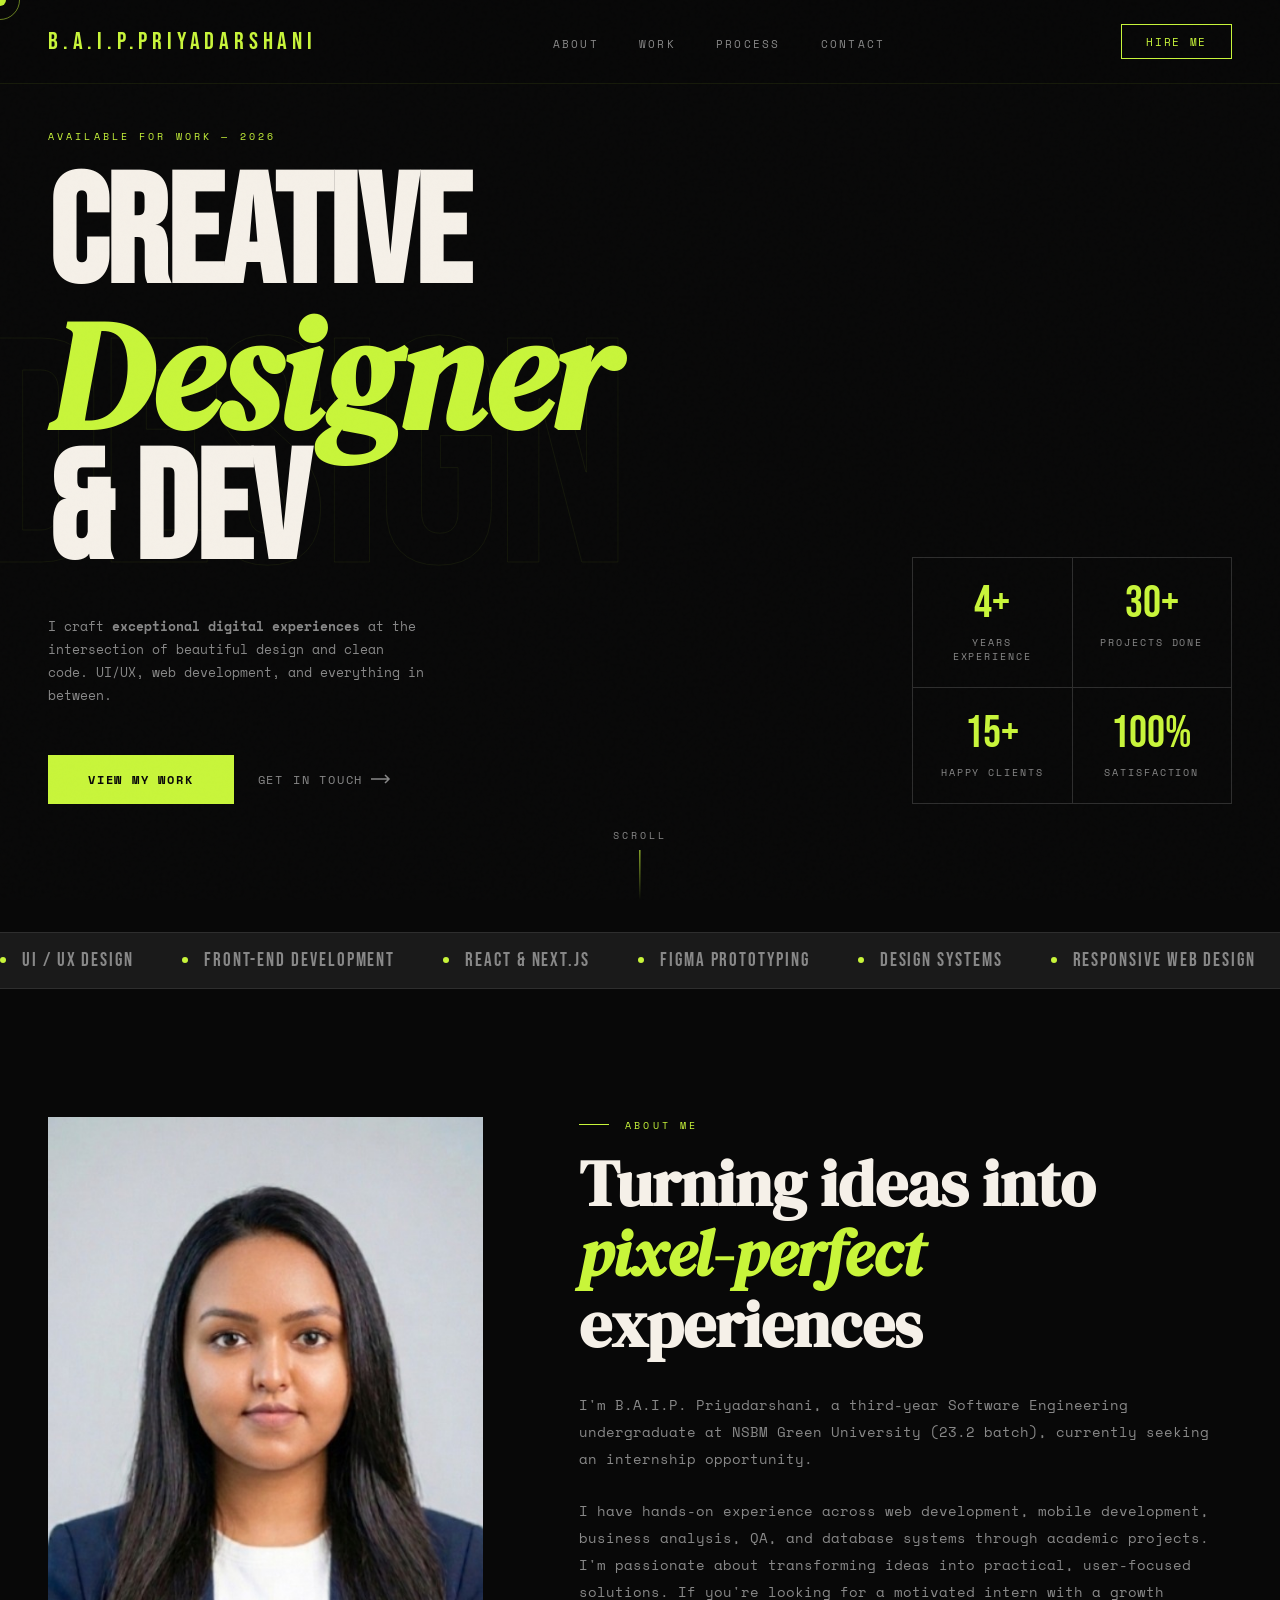
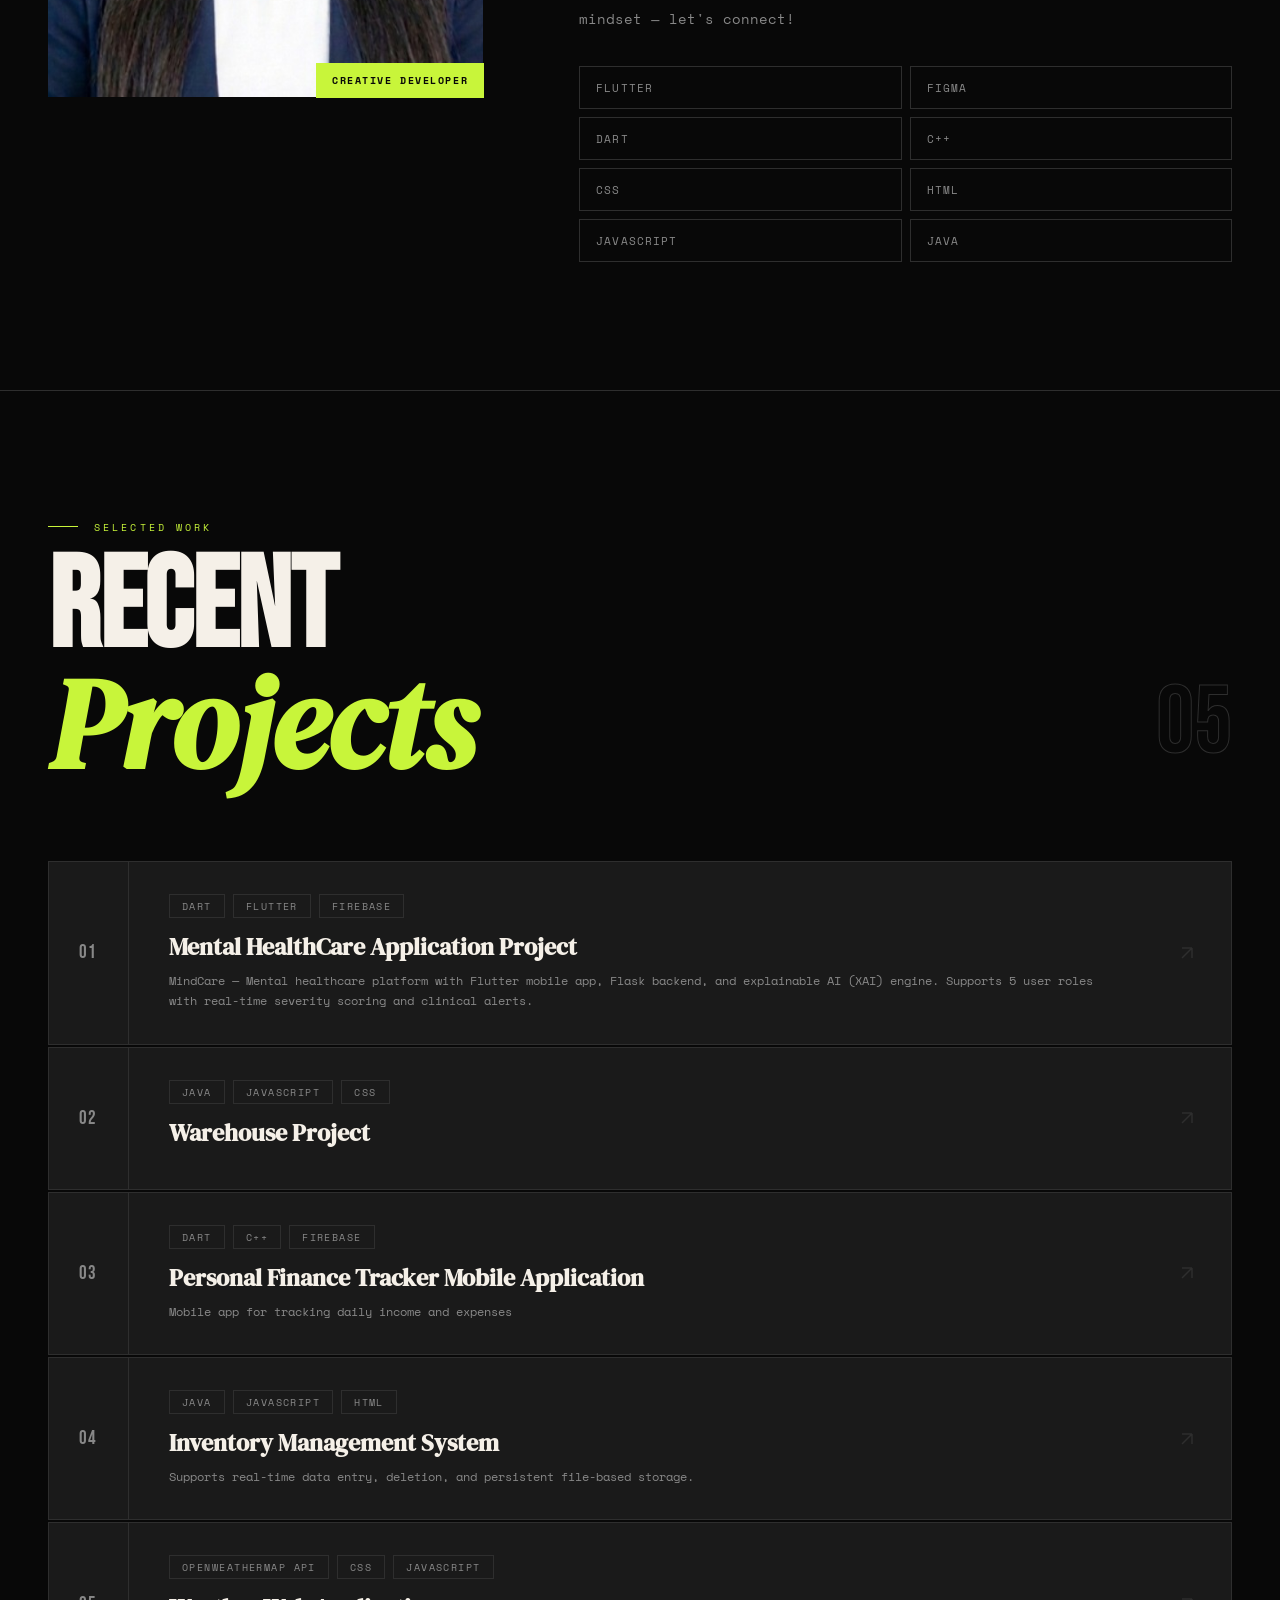
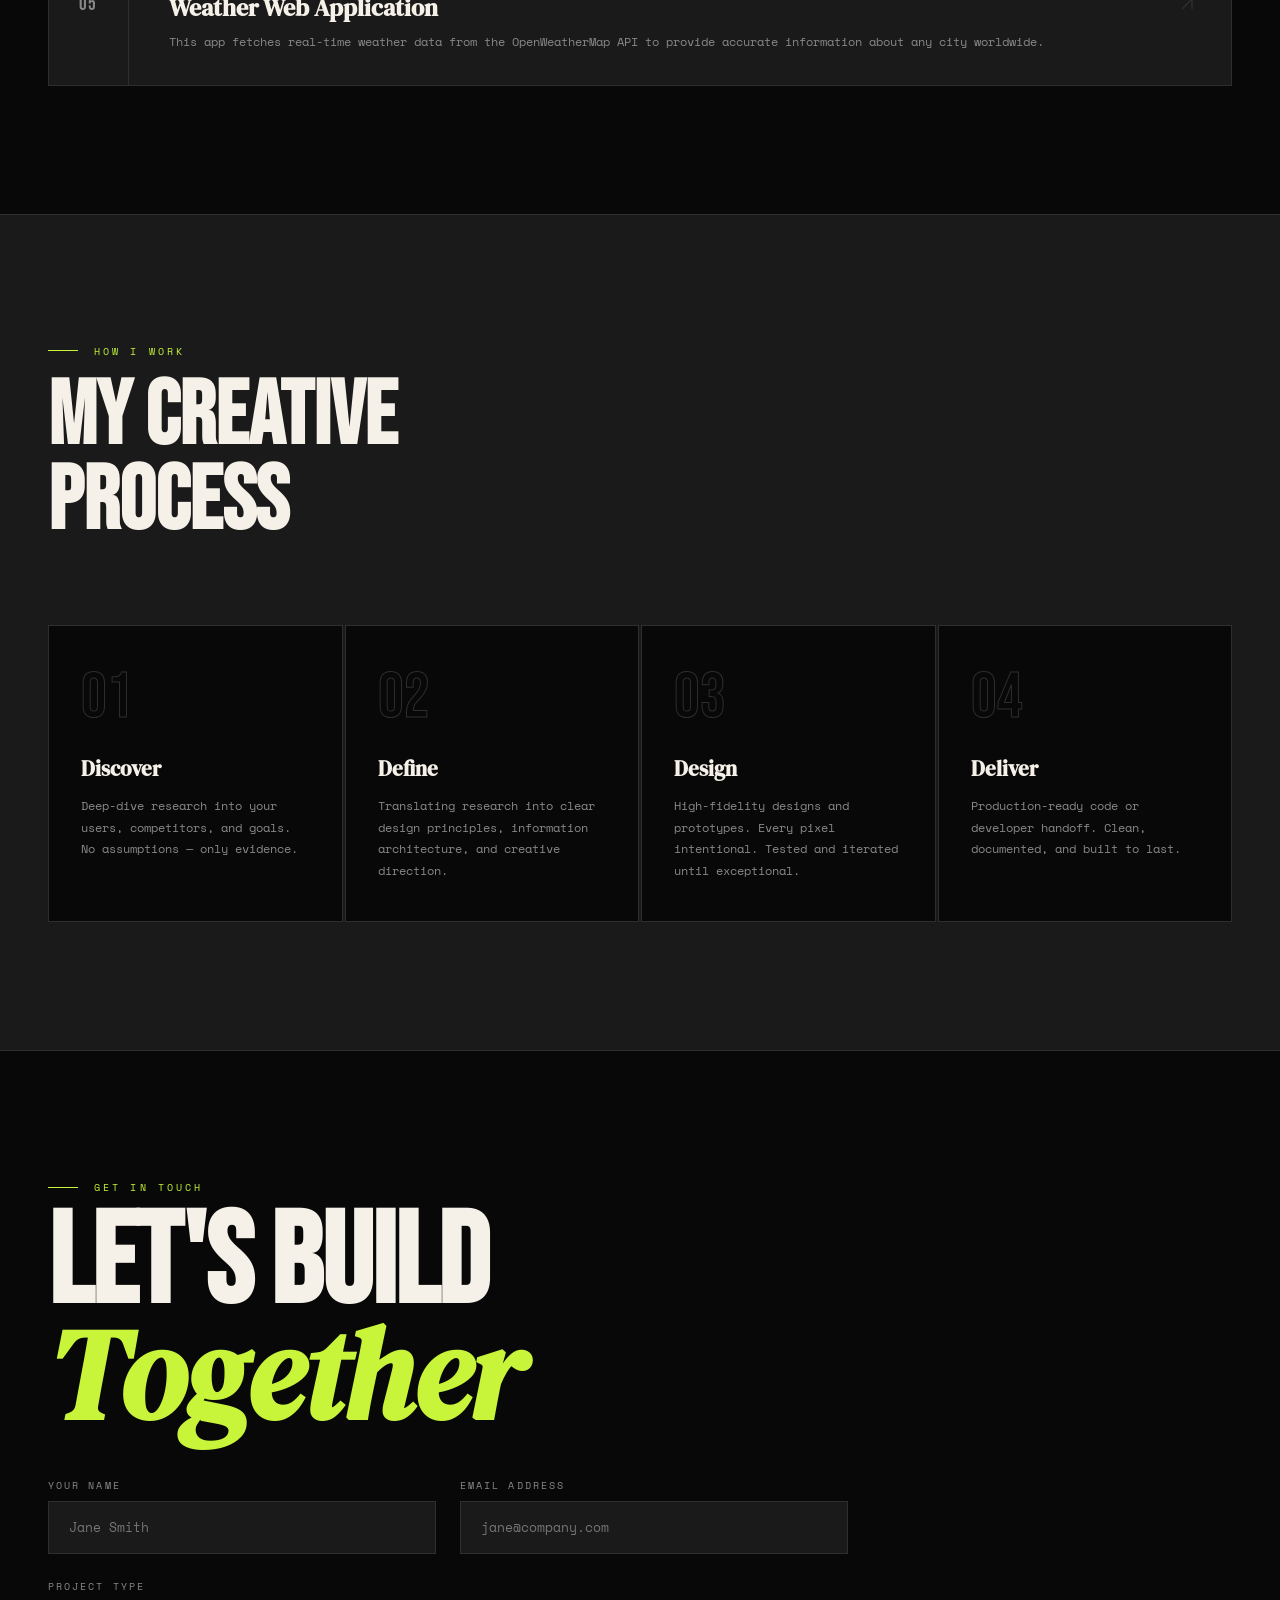
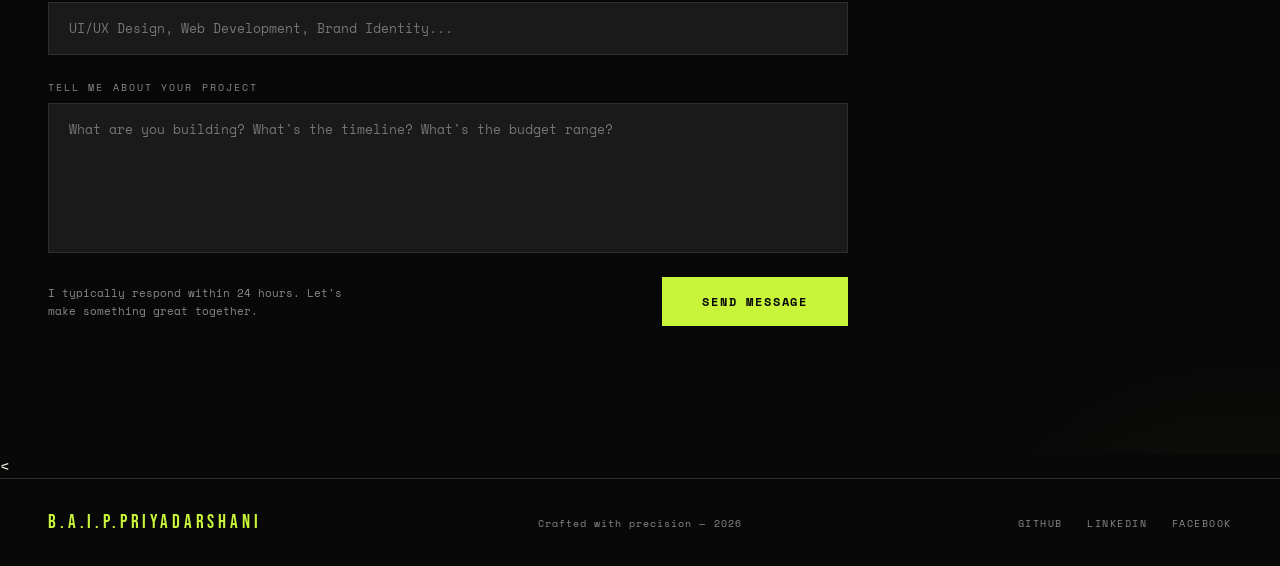
==== index.html @ 2140f5fb "Rename portfolio.html to index.html" ====
<!DOCTYPE html>
<html lang="en">
<head>
  <meta charset="UTF-8" />
  <meta name="viewport" content="width=device-width, initial-scale=1.0"/>
  <title>Portfolio — Creative Developer & Designer</title>
  <link rel="preconnect" href="https://fonts.googleapis.com"/>
  <link rel="preconnect" href="https://fonts.gstatic.com" crossorigin/>
  <link href="https://fonts.googleapis.com/css2?family=Bebas+Neue&family=DM+Serif+Display:ital@0;1&family=Space+Mono:ital,wght@0,400;0,700;1,400&display=swap" rel="stylesheet"/>
  <link rel="stylesheet" href="style.css">
  <style>
    *, *::before, *::after { margin: 0; padding: 0; box-sizing: border-box; }

    :root {
      --black: #080808;
      --white: #f5f0e8;
      --lime: #c8f53a;
      --lime-dim: #a8d020;
      --rust: #e05c2a;
      --gray: #1a1a1a;
      --gray-mid: #2e2e2e;
      --gray-text: #888;
      --bebas: 'Bebas Neue', sans-serif;
      --serif: 'DM Serif Display', serif;
      --mono: 'Space Mono', monospace;
    }

    html { scroll-behavior: smooth; }

    body {
      background: var(--black);
      color: var(--white);
      font-family: var(--mono);
      cursor: none;
      overflow-x: hidden;
    }

    /* CUSTOM CURSOR */
    .cursor {
      position: fixed;
      width: 12px; height: 12px;
      background: var(--lime);
      border-radius: 50%;
      pointer-events: none;
      z-index: 9999;
      transform: translate(-50%, -50%);
      transition: transform 0.1s ease, width 0.3s ease, height 0.3s ease, background 0.3s ease;
      mix-blend-mode: difference;
    }
    .cursor-ring {
      position: fixed;
      width: 40px; height: 40px;
      border: 1px solid var(--lime);
      border-radius: 50%;
      pointer-events: none;
      z-index: 9998;
      transform: translate(-50%, -50%);
      transition: transform 0.15s ease, width 0.3s ease, height 0.3s ease, opacity 0.3s ease;
      opacity: 0.5;
    }
    .cursor.hovering { width: 20px; height: 20px; }
    .cursor-ring.hovering { width: 60px; height: 60px; opacity: 0.3; }

    /* NOISE OVERLAY */
    body::before {
      content: '';
      position: fixed; inset: 0;
      background-image: url("data:image/svg+xml,%3Csvg viewBox='0 0 256 256' xmlns='http://www.w3.org/2000/svg'%3E%3Cfilter id='noise'%3E%3CfeTurbulence type='fractalNoise' baseFrequency='0.9' numOctaves='4' stitchTiles='stitch'/%3E%3C/filter%3E%3Crect width='100%25' height='100%25' filter='url(%23noise)' opacity='0.04'/%3E%3C/svg%3E");
      pointer-events: none;
      z-index: 9997;
      opacity: 0.4;
    }

    /* NAVIGATION */
    nav {
      position: fixed; top: 0; left: 0; right: 0;
      z-index: 100;
      display: flex; align-items: center; justify-content: space-between;
      padding: 1.5rem 3rem;
      border-bottom: 1px solid rgba(200, 245, 58, 0.08);
      backdrop-filter: blur(20px);
      background: rgba(8,8,8,0.7);
    }
    .nav-logo {
      font-family: var(--bebas);
      font-size: 1.5rem;
      letter-spacing: 0.2em;
      color: var(--lime);
      text-decoration: none;
    }
    .nav-links { display: flex; gap: 2.5rem; list-style: none; }
    .nav-links a {
      font-size: 0.7rem;
      letter-spacing: 0.2em;
      text-transform: uppercase;
      color: var(--gray-text);
      text-decoration: none;
      transition: color 0.3s;
      position: relative;
    }
    .nav-links a::after {
      content: '';
      position: absolute;
      bottom: -4px; left: 0; right: 100%;
      height: 1px; background: var(--lime);
      transition: right 0.3s ease;
    }
    .nav-links a:hover { color: var(--white); }
    .nav-links a:hover::after { right: 0; }
    .nav-cta {
      padding: 0.5rem 1.5rem;
      border: 1px solid var(--lime);
      color: var(--lime);
      font-family: var(--mono);
      font-size: 0.7rem;
      letter-spacing: 0.15em;
      text-transform: uppercase;
      text-decoration: none;
      transition: background 0.3s, color 0.3s;
    }
    .nav-cta:hover { background: var(--lime); color: var(--black); }

    /* HERO */
    .hero {
      min-height: 100vh;
      display: grid;
      grid-template-columns: 1fr 1fr;
      padding: 8rem 3rem 4rem;
      position: relative;
      overflow: hidden;
    }
    .hero-bg-text {
      position: absolute;
      top: 50%; left: -2%;
      transform: translateY(-50%);
      font-family: var(--bebas);
      font-size: clamp(10rem, 25vw, 22rem);
      color: transparent;
      -webkit-text-stroke: 1px rgba(200, 245, 58, 0.06);
      pointer-events: none;
      line-height: 1;
      letter-spacing: -0.02em;
      user-select: none;
    }
    .hero-left {
      display: flex;
      flex-direction: column;
      justify-content: flex-end;
      padding-bottom: 4rem;
      z-index: 1;
    }
    .hero-tag {
      font-size: 0.65rem;
      letter-spacing: 0.3em;
      text-transform: uppercase;
      color: var(--lime);
      margin-bottom: 1.5rem;
      opacity: 0;
      animation: fadeUp 0.8s 0.2s forwards;
    }
    .hero-name {
      font-family: var(--bebas);
      font-size: clamp(5rem, 12vw, 10rem);
      line-height: 0.9;
      letter-spacing: -0.01em;
      opacity: 0;
      animation: fadeUp 0.8s 0.4s forwards;
    }
    .hero-name em {
      font-style: italic;
      font-family: var(--serif);
      color: var(--lime);
      display: block;
    }
    .hero-desc {
      margin-top: 2rem;
      max-width: 380px;
      font-size: 0.8rem;
      line-height: 1.8;
      color: var(--gray-text);
      opacity: 0;
      animation: fadeUp 0.8s 0.6s forwards;
    }
    .hero-actions {
      margin-top: 3rem;
      display: flex;
      gap: 1.5rem;
      align-items: center;
      opacity: 0;
      animation: fadeUp 0.8s 0.8s forwards;
    }
    .btn-primary {
      padding: 1rem 2.5rem;
      background: var(--lime);
      color: var(--black);
      font-family: var(--mono);
      font-size: 0.75rem;
      font-weight: 700;
      letter-spacing: 0.15em;
      text-transform: uppercase;
      text-decoration: none;
      display: inline-block;
      transition: transform 0.2s, box-shadow 0.2s;
    }
    .btn-primary:hover { transform: translate(-3px, -3px); box-shadow: 6px 6px 0 var(--lime-dim); }
    .btn-secondary {
      font-size: 0.75rem;
      letter-spacing: 0.15em;
      text-transform: uppercase;
      color: var(--gray-text);
      text-decoration: none;
      display: flex; align-items: center; gap: 0.5rem;
      transition: color 0.3s;
    }
    .btn-secondary svg { transition: transform 0.3s; }
    .btn-secondary:hover { color: var(--white); }
    .btn-secondary:hover svg { transform: translateX(4px); }

    .hero-right {
      display: flex;
      flex-direction: column;
      justify-content: flex-end;
      align-items: flex-end;
      padding-bottom: 4rem;
      z-index: 1;
      opacity: 0;
      animation: fadeIn 1s 1s forwards;
    }
    .hero-stats {
      display: grid;
      grid-template-columns: 1fr 1fr;
      gap: 1px;
      background: var(--gray-mid);
      border: 1px solid var(--gray-mid);
      width: 320px;
    }
    .stat {
      background: var(--black);
      padding: 1.5rem;
      text-align: center;
    }
    .stat-num {
      font-family: var(--bebas);
      font-size: 2.8rem;
      color: var(--lime);
      line-height: 1;
      display: block;
    }
    .stat-label {
      font-size: 0.6rem;
      letter-spacing: 0.2em;
      text-transform: uppercase;
      color: var(--gray-text);
      margin-top: 0.5rem;
      display: block;
    }
    .hero-scroll-indicator {
      position: absolute;
      bottom: 2rem; left: 50%;
      transform: translateX(-50%);
      display: flex; flex-direction: column; align-items: center; gap: 0.5rem;
      opacity: 0;
      animation: fadeIn 1s 1.5s forwards;
    }
    .hero-scroll-indicator span {
      font-size: 0.6rem;
      letter-spacing: 0.3em;
      text-transform: uppercase;
      color: var(--gray-text);
    }
    .scroll-line {
      width: 1px; height: 50px;
      background: linear-gradient(to bottom, var(--lime), transparent);
      animation: scrollPulse 2s ease-in-out infinite;
    }

    /* MARQUEE */
    .marquee-section {
      border-top: 1px solid var(--gray-mid);
      border-bottom: 1px solid var(--gray-mid);
      overflow: hidden;
      padding: 1rem 0;
      background: var(--gray);
    }
    .marquee-track {
      display: flex;
      gap: 3rem;
      animation: marquee 20s linear infinite;
      white-space: nowrap;
    }
    .marquee-item {
      display: flex; align-items: center; gap: 1rem;
      font-family: var(--bebas);
      font-size: 1.2rem;
      letter-spacing: 0.1em;
      color: var(--gray-text);
      flex-shrink: 0;
    }
    .marquee-dot {
      width: 6px; height: 6px;
      background: var(--lime);
      border-radius: 50%;
      flex-shrink: 0;
    }

    /* ABOUT */
    .about {
      padding: 8rem 3rem;
      display: grid;
      grid-template-columns: 1fr 1.5fr;
      gap: 6rem;
      align-items: start;
    }
    .section-label {
      font-size: 0.65rem;
      letter-spacing: 0.3em;
      text-transform: uppercase;
      color: var(--lime);
      margin-bottom: 1rem;
      display: flex; align-items: center; gap: 1rem;
    }
    .section-label::before {
      content: '';
      width: 30px; height: 1px;
      background: var(--lime);
      display: block;
    }
    .about-heading {
      font-family: var(--serif);
      font-size: clamp(2.5rem, 5vw, 4rem);
      line-height: 1.1;
      margin-bottom: 2rem;
    }
    .about-heading em { color: var(--lime); }
    .about-photo-block {
      position: relative;
    }
    .about-photo {
      width: 100%;
      aspect-ratio: 3/4;
      background: var(--gray);
      position: relative;
      overflow: hidden;
    }
    .about-photo-inner {
      width: 100%; height: 100%;
      background: linear-gradient(135deg, #1a1a1a 0%, #2e2e2e 50%, #1a1a1a 100%);
      display: flex; align-items: center; justify-content: center;
    }
    .about-photo-placeholder {
      font-family: var(--bebas);
      font-size: 6rem;
      color: var(--lime);
      opacity: 0.3;
      letter-spacing: 0.1em;
    }
    .about-photo-tag {
      position: absolute;
      bottom: -1px; right: -1px;
      background: var(--lime);
      color: var(--black);
      font-size: 0.65rem;
      font-family: var(--mono);
      font-weight: 700;
      letter-spacing: 0.15em;
      text-transform: uppercase;
      padding: 0.6rem 1rem;
    }
    .about-text p {
      font-size: 0.85rem;
      line-height: 2;
      color: var(--gray-text);
      margin-bottom: 1.5rem;
    }
    .about-text p strong { color: var(--white); }
    .skills-grid {
      display: grid;
      grid-template-columns: 1fr 1fr;
      gap: 0.5rem;
      margin-top: 2rem;
    }
    .skill-item {
      padding: 0.75rem 1rem;
      border: 1px solid var(--gray-mid);
      font-size: 0.7rem;
      letter-spacing: 0.1em;
      text-transform: uppercase;
      color: var(--gray-text);
      transition: all 0.3s;
      position: relative;
      overflow: hidden;
    }
    .skill-item::before {
      content: '';
      position: absolute;
      left: 0; top: 0; bottom: 0;
      width: 0;
      background: var(--lime);
      transition: width 0.3s ease;
      z-index: 0;
    }
    .skill-item span { position: relative; z-index: 1; transition: color 0.3s; }
    .skill-item:hover { border-color: var(--lime); }
    .skill-item:hover::before { width: 4px; }
    .skill-item:hover span { color: var(--white); }

    /* WORK */
    .work {
      padding: 8rem 3rem;
      border-top: 1px solid var(--gray-mid);
    }
    .work-header {
      display: flex;
      justify-content: space-between;
      align-items: flex-end;
      margin-bottom: 5rem;
    }
    .work-heading {
      font-family: var(--bebas);
      font-size: clamp(4rem, 10vw, 8rem);
      line-height: 0.9;
      letter-spacing: -0.01em;
    }
    .work-heading em {
      display: block;
      font-family: var(--serif);
      font-style: italic;
      color: var(--lime);
    }
    .work-count {
      font-family: var(--bebas);
      font-size: 6rem;
      color: transparent;
      -webkit-text-stroke: 1px var(--gray-mid);
    }

    .projects-grid { display: flex; flex-direction: column; gap: 2px; }
    .project-item {
      display: grid;
      grid-template-columns: 80px 1fr auto;
      gap: 0;
      background: var(--gray);
      border: 1px solid var(--gray-mid);
      transition: all 0.4s ease;
      overflow: hidden;
      cursor: pointer;
      position: relative;
    }
    .project-item::after {
      content: '';
      position: absolute;
      inset: 0;
      background: var(--lime);
      opacity: 0;
      transition: opacity 0.4s;
      pointer-events: none;
    }
    .project-item:hover { border-color: var(--lime); }
    .project-item:hover .project-num { color: var(--black); background: var(--lime); }
    .project-item:hover .project-title { color: var(--lime); }
    .project-item:hover .project-arrow { transform: translate(4px, -4px); color: var(--lime); }
    .project-num {
      font-family: var(--bebas);
      font-size: 1.2rem;
      color: var(--gray-text);
      display: flex; align-items: center; justify-content: center;
      border-right: 1px solid var(--gray-mid);
      transition: all 0.4s;
      letter-spacing: 0.1em;
    }
    .project-body {
      padding: 2rem 2.5rem;
    }
    .project-tags {
      display: flex; gap: 0.5rem; flex-wrap: wrap;
      margin-bottom: 0.75rem;
    }
    .project-tag {
      font-size: 0.6rem;
      letter-spacing: 0.15em;
      text-transform: uppercase;
      padding: 0.25rem 0.75rem;
      border: 1px solid var(--gray-mid);
      color: var(--gray-text);
    }
    .project-title {
      font-family: var(--serif);
      font-size: 1.5rem;
      margin-bottom: 0.5rem;
      transition: color 0.3s;
    }
    .project-desc {
      font-size: 0.75rem;
      color: var(--gray-text);
      line-height: 1.7;
    }
    .project-arrow {
      display: flex; align-items: center; justify-content: center;
      padding: 2rem;
      color: var(--gray-mid);
      font-size: 1.5rem;
      transition: all 0.3s;
    }

    /* PROCESS */
    .process {
      padding: 8rem 3rem;
      background: var(--gray);
      border-top: 1px solid var(--gray-mid);
    }
    .process-header { margin-bottom: 5rem; }
    .process-heading {
      font-family: var(--bebas);
      font-size: clamp(3rem, 7vw, 6rem);
      line-height: 0.95;
      margin-top: 1rem;
    }
    .process-steps {
      display: grid;
      grid-template-columns: repeat(4, 1fr);
      gap: 2px;
    }
    .process-step {
      background: var(--black);
      padding: 2.5rem 2rem;
      position: relative;
      border: 1px solid var(--gray-mid);
      transition: border-color 0.3s;
    }
    .process-step:hover { border-color: var(--lime); }
    .step-num {
      font-family: var(--bebas);
      font-size: 4rem;
      color: transparent;
      -webkit-text-stroke: 1px var(--gray-mid);
      line-height: 1;
      margin-bottom: 1.5rem;
      transition: -webkit-text-stroke-color 0.3s, color 0.3s;
    }
    .process-step:hover .step-num {
      color: var(--lime);
      -webkit-text-stroke-color: var(--lime);
    }
    .step-title {
      font-family: var(--serif);
      font-size: 1.3rem;
      margin-bottom: 0.75rem;
    }
    .step-desc {
      font-size: 0.75rem;
      color: var(--gray-text);
      line-height: 1.8;
    }

    /* CONTACT */
    .contact {
      padding: 8rem 3rem;
      border-top: 1px solid var(--gray-mid);
      position: relative;
      overflow: hidden;
    }
    .contact-bg {
      position: absolute;
      bottom: -50%;
      right: -20%;
      width: 600px; height: 600px;
      background: radial-gradient(circle, rgba(200,245,58,0.06) 0%, transparent 70%);
      pointer-events: none;
    }
    .contact-inner {
      max-width: 800px;
      position: relative; z-index: 1;
    }
    .contact-heading {
      font-family: var(--bebas);
      font-size: clamp(4rem, 10vw, 9rem);
      line-height: 0.85;
      letter-spacing: -0.01em;
      margin-bottom: 3rem;
    }
    .contact-heading em {
      display: block;
      font-family: var(--serif);
      font-style: italic;
      color: var(--lime);
    }
    .contact-form { display: flex; flex-direction: column; gap: 1.5rem; }
    .form-row { display: grid; grid-template-columns: 1fr 1fr; gap: 1.5rem; }
    .form-group { display: flex; flex-direction: column; gap: 0.5rem; }
    .form-label {
      font-size: 0.65rem;
      letter-spacing: 0.2em;
      text-transform: uppercase;
      color: var(--gray-text);
    }
    .form-input, .form-textarea {
      background: var(--gray);
      border: 1px solid var(--gray-mid);
      color: var(--white);
      font-family: var(--mono);
      font-size: 0.8rem;
      padding: 1rem 1.25rem;
      outline: none;
      transition: border-color 0.3s;
      resize: none;
    }
    .form-input:focus, .form-textarea:focus { border-color: var(--lime); }
    .form-textarea { height: 150px; }
    .form-submit {
      display: flex; align-items: center; justify-content: space-between;
    }
    .form-note {
      font-size: 0.7rem;
      color: var(--gray-text);
      max-width: 300px;
      line-height: 1.6;
    }

    /* FOOTER */
    footer {
      border-top: 1px solid var(--gray-mid);
      padding: 2rem 3rem;
      display: flex;
      align-items: center;
      justify-content: space-between;
    }
    .footer-brand {
      font-family: var(--bebas);
      font-size: 1.2rem;
      letter-spacing: 0.2em;
      color: var(--lime);
    }
    .footer-text {
      font-size: 0.65rem;
      color: var(--gray-text);
      letter-spacing: 0.1em;
    }
    .footer-socials { display: flex; gap: 1.5rem; }
    .footer-social {
      font-size: 0.65rem;
      letter-spacing: 0.15em;
      text-transform: uppercase;
      color: var(--gray-text);
      text-decoration: none;
      transition: color 0.3s;
    }
    .footer-social:hover { color: var(--lime); }

    /* ANIMATIONS */
    @keyframes fadeUp {
      from { opacity: 0; transform: translateY(30px); }
      to { opacity: 1; transform: translateY(0); }
    }
    @keyframes fadeIn {
      from { opacity: 0; }
      to { opacity: 1; }
    }
    @keyframes marquee {
      from { transform: translateX(0); }
      to { transform: translateX(-50%); }
    }
    @keyframes scrollPulse {
      0%, 100% { opacity: 0.4; }
      50% { opacity: 1; }
    }

    .reveal {
      opacity: 0;
      transform: translateY(40px);
      transition: opacity 0.8s ease, transform 0.8s ease;
    }
    .reveal.visible {
      opacity: 1;
      transform: none;
    }

    /* RESPONSIVE */
    @media (max-width: 900px) {
      nav { padding: 1.2rem 1.5rem; }
      .nav-links { display: none; }
      .hero { grid-template-columns: 1fr; padding: 7rem 1.5rem 4rem; }
      .hero-right { align-items: flex-start; margin-top: 3rem; }
      .about { grid-template-columns: 1fr; gap: 3rem; padding: 5rem 1.5rem; }
      .work { padding: 5rem 1.5rem; }
      .process { padding: 5rem 1.5rem; }
      .process-steps { grid-template-columns: 1fr 1fr; }
      .contact { padding: 5rem 1.5rem; }
      .form-row { grid-template-columns: 1fr; }
      footer { flex-direction: column; gap: 1rem; text-align: center; }
    }
  </style>
</head>
<body>

  <!-- CURSOR -->
  <div class="cursor" id="cursor"></div>
  <div class="cursor-ring" id="cursorRing"></div>

  <!-- NAV -->
  <nav>
    <a href="#" class="nav-logo">B.A.I.P.Priyadarshani</a>
    <ul class="nav-links">
      <li><a href="#about">About</a></li>
      <li><a href="#work">Work</a></li>
      <li><a href="#process">Process</a></li>
      <li><a href="#contact">Contact</a></li>
    </ul>
    <a href="#contact" class="nav-cta">Hire Me</a>
  </nav>

  <!-- HERO -->
  <section class="hero">
    <div class="hero-bg-text">DESIGN</div>
    <div class="hero-left">
      <p class="hero-tag">Available for Work — 2026</p>
      <h1 class="hero-name">
        Creative<br>
        <em>Designer</em>
        &amp; Dev
      </h1>
      <p class="hero-desc">
        I craft <strong>exceptional digital experiences</strong> at the intersection of
        beautiful design and clean code. UI/UX, web development, and everything in between.
      </p>
      <div class="hero-actions">
        <a href="#work" class="btn-primary">View My Work</a>
        <a href="#contact" class="btn-secondary">
          Get in Touch
          <svg width="20" height="10" viewBox="0 0 20 10" fill="none">
            <path d="M0 5H18M14 1L18 5L14 9" stroke="currentColor" stroke-width="1.5"/>
          </svg>
        </a>
      </div>
    </div>
    <div class="hero-right">
      <div class="hero-stats">
        <div class="stat">
          <span class="stat-num">4+</span>
          <span class="stat-label">Years Experience</span>
        </div>
        <div class="stat">
          <span class="stat-num">30+</span>
          <span class="stat-label">Projects Done</span>
        </div>
        <div class="stat">
          <span class="stat-num">15+</span>
          <span class="stat-label">Happy Clients</span>
        </div>
        <div class="stat">
          <span class="stat-num">100%</span>
          <span class="stat-label">Satisfaction</span>
        </div>
      </div>
    </div>
    <div class="hero-scroll-indicator">
      <span>Scroll</span>
      <div class="scroll-line"></div>
    </div>
  </section>

  <!-- MARQUEE -->
  <div class="marquee-section">
    <div class="marquee-track">
      <div class="marquee-item"><div class="marquee-dot"></div> UI / UX Design</div>
      <div class="marquee-item"><div class="marquee-dot"></div> Front-End Development</div>
      <div class="marquee-item"><div class="marquee-dot"></div> React &amp; Next.js</div>
      <div class="marquee-item"><div class="marquee-dot"></div> Figma Prototyping</div>
      <div class="marquee-item"><div class="marquee-dot"></div> Design Systems</div>
      <div class="marquee-item"><div class="marquee-dot"></div> Responsive Web Design</div>
      <div class="marquee-item"><div class="marquee-dot"></div> Brand Identity</div>
      <div class="marquee-item"><div class="marquee-dot"></div> UI / UX Design</div>
      <div class="marquee-item"><div class="marquee-dot"></div> Front-End Development</div>
      <div class="marquee-item"><div class="marquee-dot"></div> React &amp; Next.js</div>
      <div class="marquee-item"><div class="marquee-dot"></div> Figma Prototyping</div>
      <div class="marquee-item"><div class="marquee-dot"></div> Design Systems</div>
      <div class="marquee-item"><div class="marquee-dot"></div> Responsive Web Design</div>
      <div class="marquee-item"><div class="marquee-dot"></div> Brand Identity</div>
    </div>
  </div>

  <!-- ABOUT -->
  <section class="about" id="about">
    <div class="about-photo-block reveal">
      <div class="about-photo">
        <div class="about-photo-inner">
          <img src="irumi.jpeg" style="width:100%; height:100%; object-fit:cover;">
        </div>
      </div>
      <div class="about-photo-tag">Creative Developer</div>
    </div>
    <div class="about-text reveal">
      <div class="section-label">About Me</div>
      <h2 class="about-heading">
        Turning ideas into<br>
        <em>pixel-perfect</em><br>
        experiences
      </h2>
      <p>
        I'm B.A.I.P. Priyadarshani, a third-year Software Engineering undergraduate at NSBM Green University (23.2 batch), currently seeking an internship opportunity.
      </p>
      <p>
        I have hands-on experience across web development, mobile development, business analysis, QA, and database systems through academic projects. I'm passionate about transforming ideas into practical, user-focused solutions. If you're looking for a motivated intern with a growth mindset — let's connect!
      </p>
      <div class="skills-grid">
        <div class="skill-item"><span>Flutter</span></div>
        <div class="skill-item"><span>Figma</span></div>
        <div class="skill-item"><span>Dart</span></div>
        <div class="skill-item"><span>C++</span></div>
        <div class="skill-item"><span>Css</span></div>
        <div class="skill-item"><span>HTML</span></div>
        <div class="skill-item"><span>Javascript</span></div>
        <div class="skill-item"><span>java</span></div>
      </div>
    </div>
  </section>

  <!-- WORK -->
  <section class="work" id="work">
    <div class="work-header reveal">
      <div>
        <div class="section-label">Selected Work</div>
        <h2 class="work-heading">
          Recent<br>
          <em>Projects</em>
        </h2>
      </div>
      <div class="work-count">05</div>
    </div>

    <div class="projects-grid reveal">
      <div class="project-item">
        <div class="project-num">01</div>
        <div class="project-body">
          <div class="project-tags">
            <span class="project-tag">Dart</span>
            <span class="project-tag">Flutter</span>
            <span class="project-tag">Firebase</span>
          </div>
          <h3 class="project-title">Mental HealthCare Application Project</h3>
          <p class="project-desc">MindCare — Mental healthcare platform with Flutter mobile app, Flask backend, and explainable AI (XAI) engine. Supports 5 user roles with real-time severity scoring and clinical alerts.</p>
        </div>
        <div class="project-arrow">
          <svg width="24" height="24" viewBox="0 0 24 24" fill="none" stroke="currentColor" stroke-width="1.5">
            <path d="M7 17L17 7M17 7H7M17 7V17"/>
          </svg>
        </div>
      </div>

      <div class="project-item">
        <div class="project-num">02</div>
        <div class="project-body">
          <div class="project-tags">
            <span class="project-tag">Java</span>
            <span class="project-tag">JavaScript</span>
            <span class="project-tag">CSS</span>
          </div>
          <h3 class="project-title">Warehouse Project</h3>
        </div>
        <div class="project-arrow">
          <svg width="24" height="24" viewBox="0 0 24 24" fill="none" stroke="currentColor" stroke-width="1.5">
            <path d="M7 17L17 7M17 7H7M17 7V17"/>
          </svg>
        </div>
      </div>

      <div class="project-item">
        <div class="project-num">03</div>
        <div class="project-body">
          <div class="project-tags">
            <span class="project-tag">Dart</span>
            <span class="project-tag">C++</span>
            <span class="project-tag">Firebase</span>
          </div>
          <h3 class="project-title">Personal Finance Tracker Mobile Application</h3>
          <p class="project-desc">Mobile app for tracking daily income and expenses</p>
        </div>
        <div class="project-arrow">
          <svg width="24" height="24" viewBox="0 0 24 24" fill="none" stroke="currentColor" stroke-width="1.5">
            <path d="M7 17L17 7M17 7H7M17 7V17"/>
          </svg>
        </div>
      </div>

      <div class="project-item">
        <div class="project-num">04</div>
        <div class="project-body">
          <div class="project-tags">
            <span class="project-tag">Java</span>
            <span class="project-tag">JavaScript</span>
            <span class="project-tag">HTML</span>
          </div>
          <h3 class="project-title">Inventory Management System</h3>
          <p class="project-desc">Supports real-time data entry, deletion, and persistent file-based storage.</p>
        </div>
        <div class="project-arrow">
          <svg width="24" height="24" viewBox="0 0 24 24" fill="none" stroke="currentColor" stroke-width="1.5">
            <path d="M7 17L17 7M17 7H7M17 7V17"/>
          </svg>
        </div>
      </div>

      <div class="project-item">
        <div class="project-num">05</div>
        <div class="project-body">
          <div class="project-tags">
            <span class="project-tag">OpenWeatherMap API</span>
            <span class="project-tag">CSS</span>
            <span class="project-tag">JavaScript</span>
          </div>
          <h3 class="project-title">Weather Web Application</h3>
          <p class="project-desc">This app fetches real-time weather data from the OpenWeatherMap API to provide accurate information about any city worldwide.</p>
        </div>
        <div class="project-arrow">
          <svg width="24" height="24" viewBox="0 0 24 24" fill="none" stroke="currentColor" stroke-width="1.5">
            <path d="M7 17L17 7M17 7H7M17 7V17"/>
          </svg>
        </div>
      </div>
    </div>
  </section>

  <!-- PROCESS -->
  <section class="process" id="process">
    <div class="process-header reveal">
      <div class="section-label">How I Work</div>
      <h2 class="process-heading">
        My Creative<br>Process
      </h2>
    </div>
    <div class="process-steps reveal">
      <div class="process-step">
        <div class="step-num">01</div>
        <h3 class="step-title">Discover</h3>
        <p class="step-desc">Deep-dive research into your users, competitors, and goals. No assumptions — only evidence.</p>
      </div>
      <div class="process-step">
        <div class="step-num">02</div>
        <h3 class="step-title">Define</h3>
        <p class="step-desc">Translating research into clear design principles, information architecture, and creative direction.</p>
      </div>
      <div class="process-step">
        <div class="step-num">03</div>
        <h3 class="step-title">Design</h3>
        <p class="step-desc">High-fidelity designs and prototypes. Every pixel intentional. Tested and iterated until exceptional.</p>
      </div>
      <div class="process-step">
        <div class="step-num">04</div>
        <h3 class="step-title">Deliver</h3>
        <p class="step-desc">Production-ready code or developer handoff. Clean, documented, and built to last.</p>
      </div>
    </div>
  </section>

  <!-- CONTACT -->
  <section class="contact" id="contact">
    <div class="contact-bg"></div>
    <div class="contact-inner reveal">
      <div class="section-label">Get In Touch</div>
      <h2 class="contact-heading">
        Let's Build
        <em>Together</em>
      </h2>
      <form class="contact-form" action="https://formspree.io/f/mvzloeng" method="POST" onsubmit="handleSubmit(event)">
        <div class="form-row">
          <div class="form-group">
            <label class="form-label" for="name">Your Name</label>
            <input class="form-input" type="text" id="name" name="name" placeholder="Jane Smith" required/>
          </div>
          <div class="form-group">
            <label class="form-label" for="email">Email Address</label>
            <input class="form-input" type="email" id="email" name="email" placeholder="jane@company.com" required/>
          </div>
        </div>
        <div class="form-group">
          <label class="form-label" for="subject">Project Type</label>
          <input class="form-input" type="text" id="subject" name="subject" placeholder="UI/UX Design, Web Development, Brand Identity..."/>
        </div>
        <div class="form-group">
          <label class="form-label" for="message">Tell Me About Your Project</label>
          <textarea class="form-textarea" id="message" name="message" placeholder="What are you building? What's the timeline? What's the budget range?"></textarea>
        </div>
        <div class="form-submit">
          <p class="form-note">I typically respond within 24 hours. Let's make something great together.</p>
          <button type="submit" class="btn-primary" style="border:none;cursor:none;">Send Message</button>
        </div>
      </form>
    </div>
  </section>

  <!-- FOOTER -->
  <<footer>
    <div class="footer-brand">B.A.I.P.Priyadarshani</div>
    <p class="footer-text">Crafted with precision — 2026</p>
    <div class="footer-socials">
      <!-- GitHub Link -->
      <a href="https://github.com/Irumipramisha" target="_blank" class="footer-social">GitHub</a>
      
      <!-- LinkedIn Link -->
      <a href="www.linkedin.com/in/irumi-pramisha-a165b6358" target="_blank" class="footer-social">LinkedIn</a>
      
      <!-- Facebook Link -->
      <a href="https://web.facebook.com/people/Irumi-Pramisha/pfbid0gQeseihB9xYCtYhFquSftfASTETeLoD3LT4K77KHVGbhvGGVc58dDPKohyGQtCTBl/" target="_blank" class="footer-social">FaceBook</a>
    </div>
</footer>

  <script src="script.js"></script>
</body>
</html>
---- style.css ----
/* custom styles for photo */
.about-photo-inner {
  width: 100%;
  height: 100%;
  background: none;
  display: flex;
  align-items: center;
  justify-content: center;
}

.about-photo-inner img {
  width: 100%;
  height: 100%;
  object-fit: cover;
}
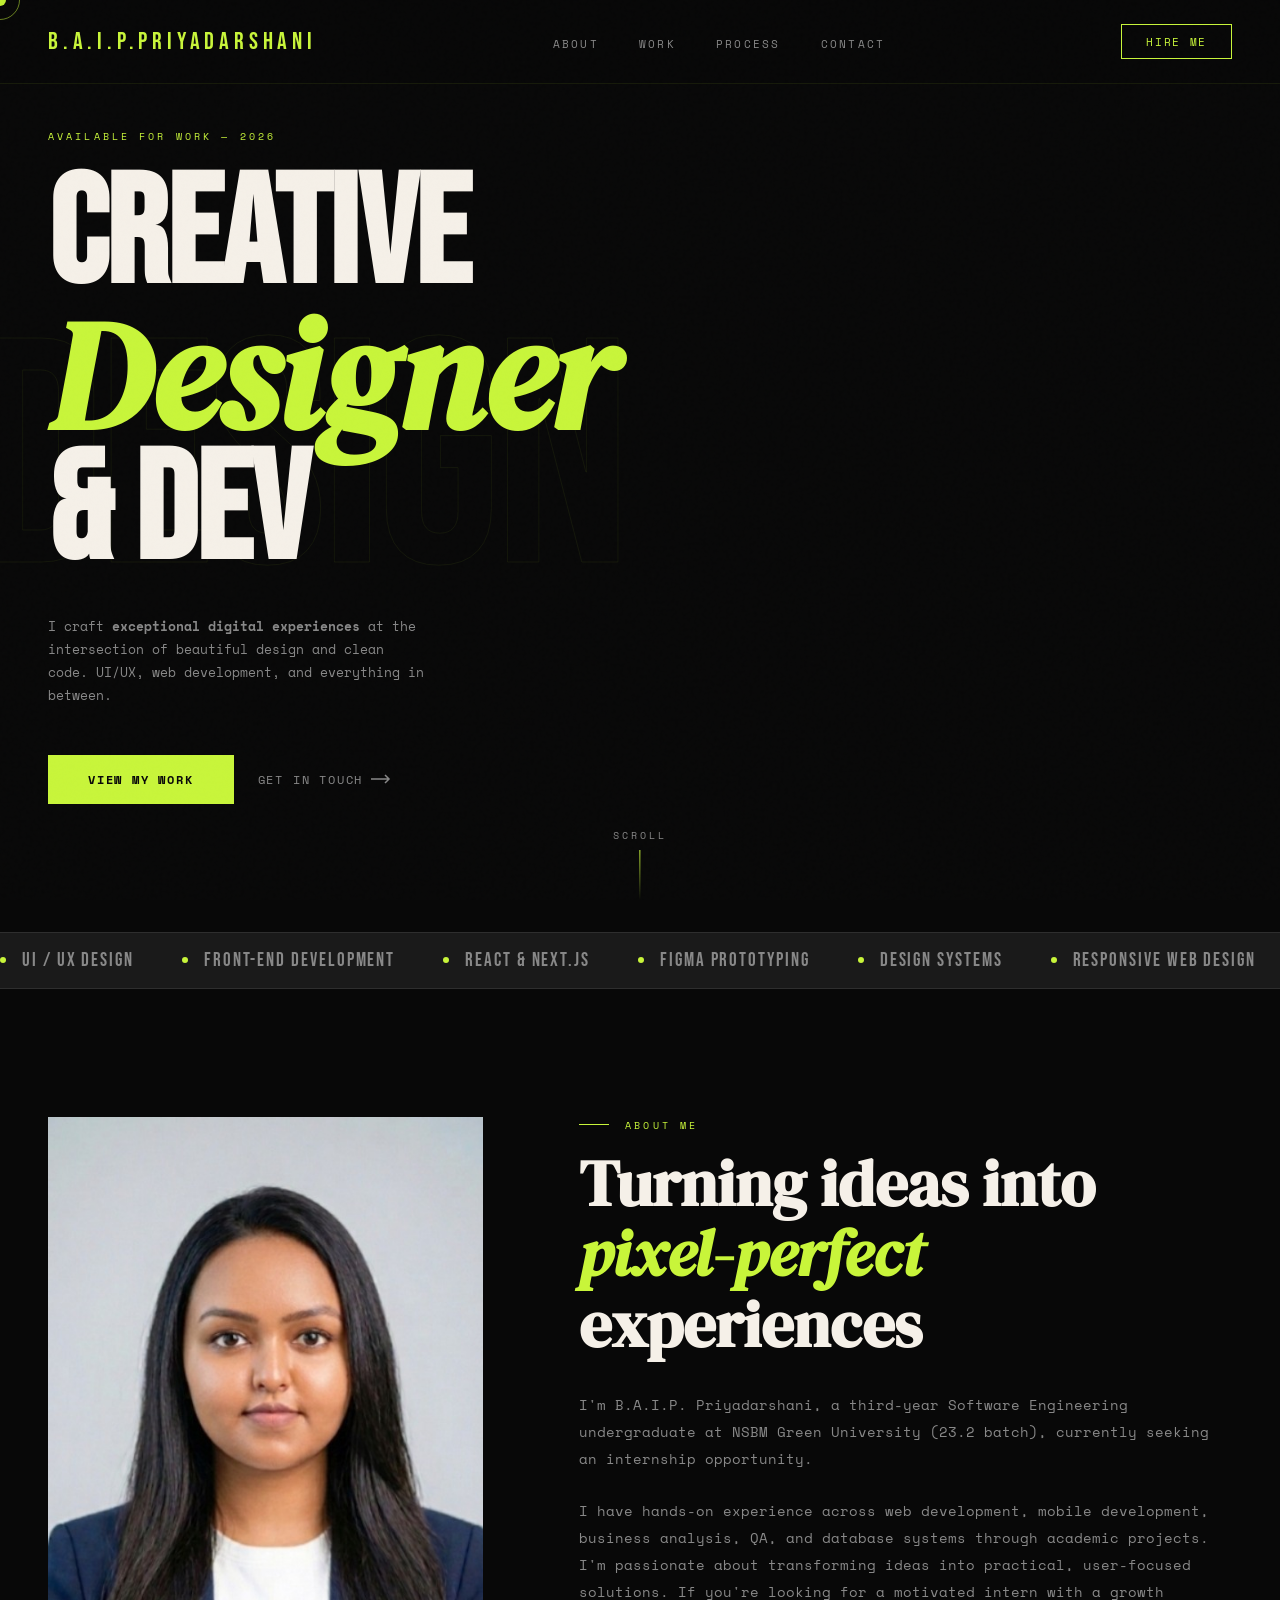
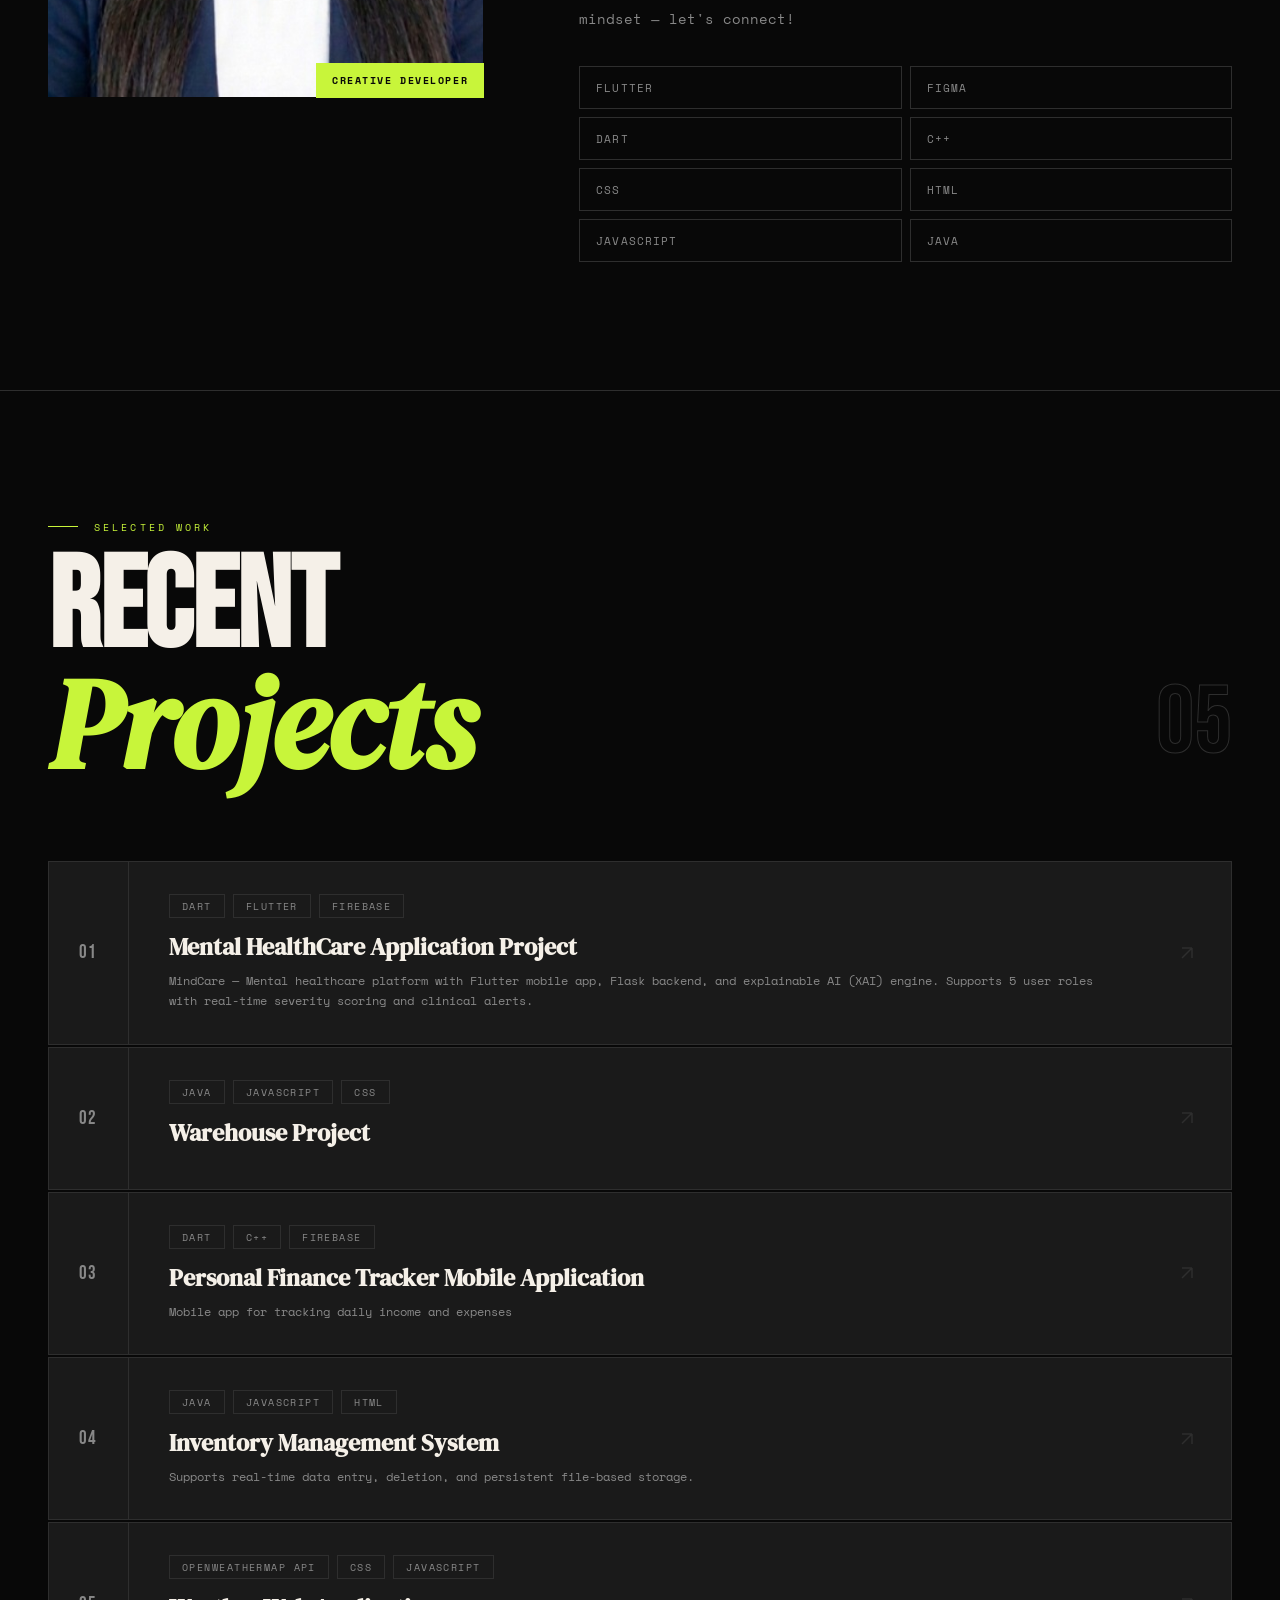
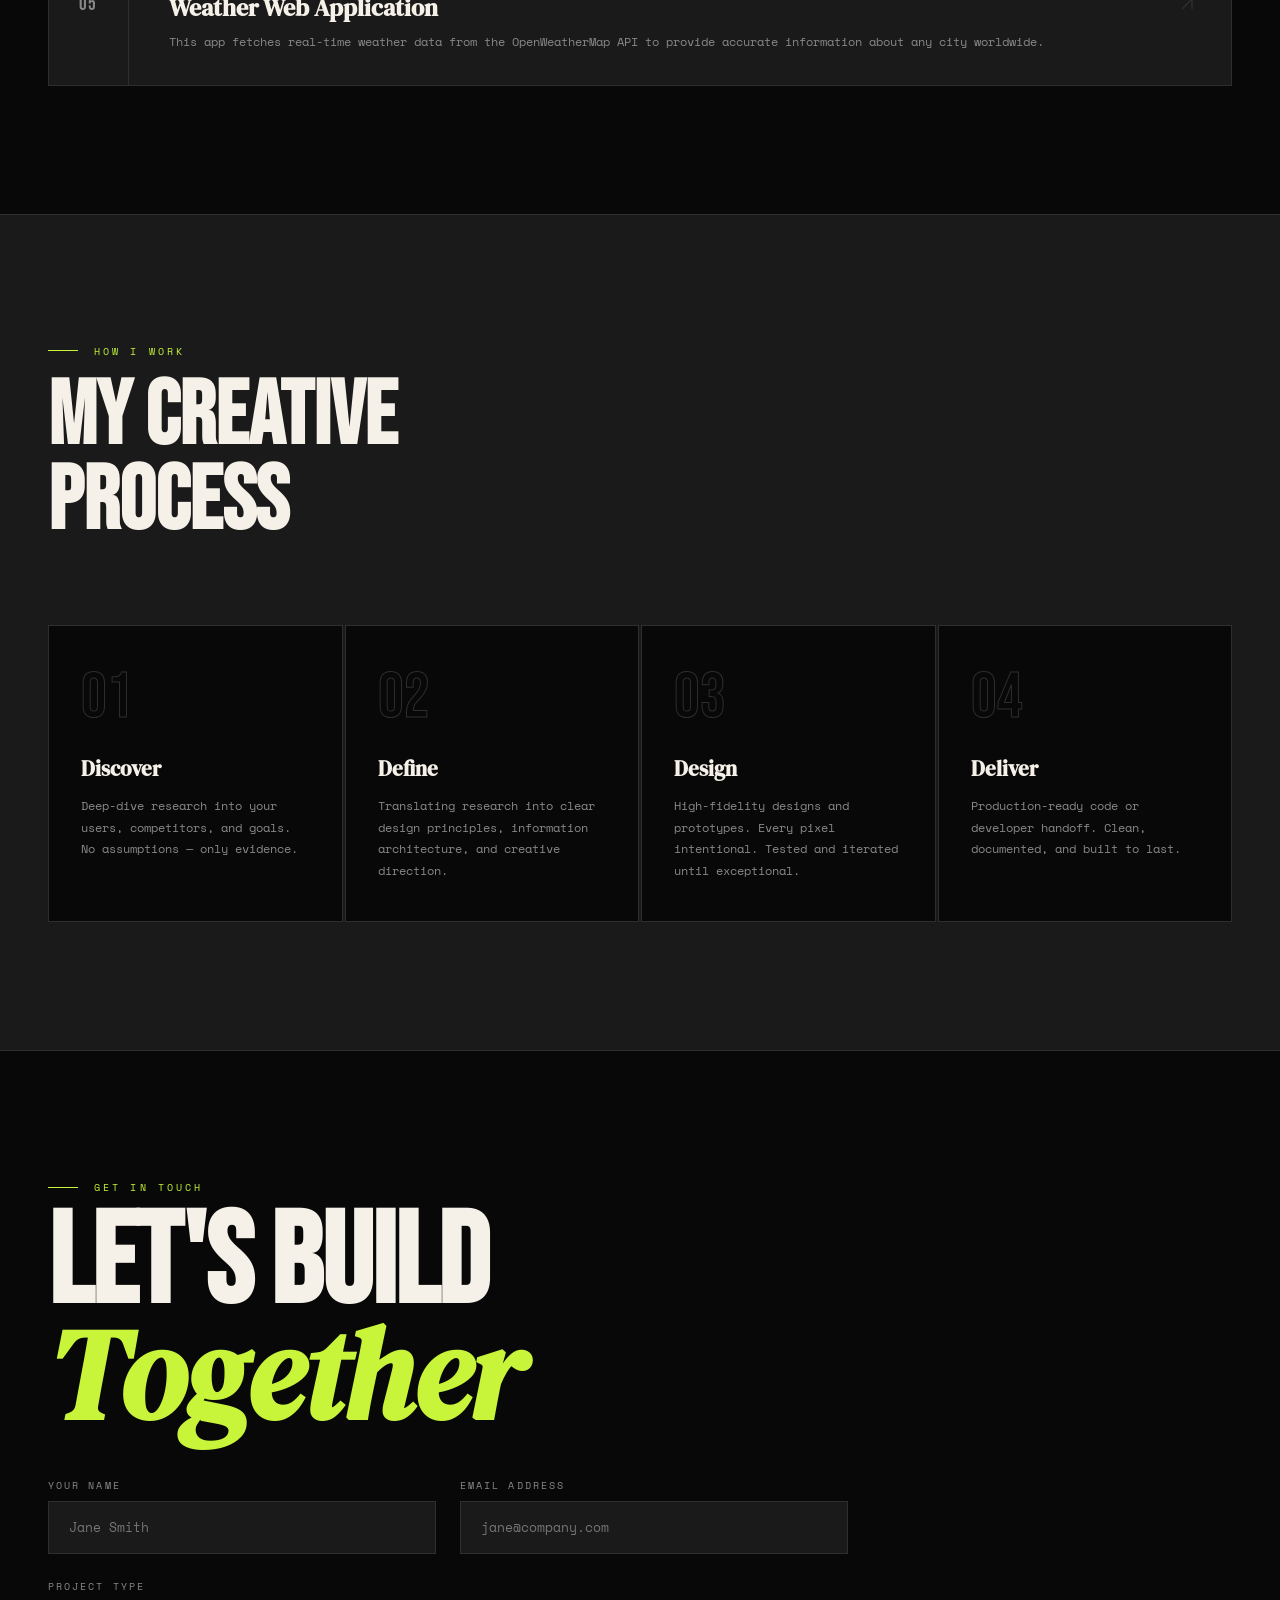
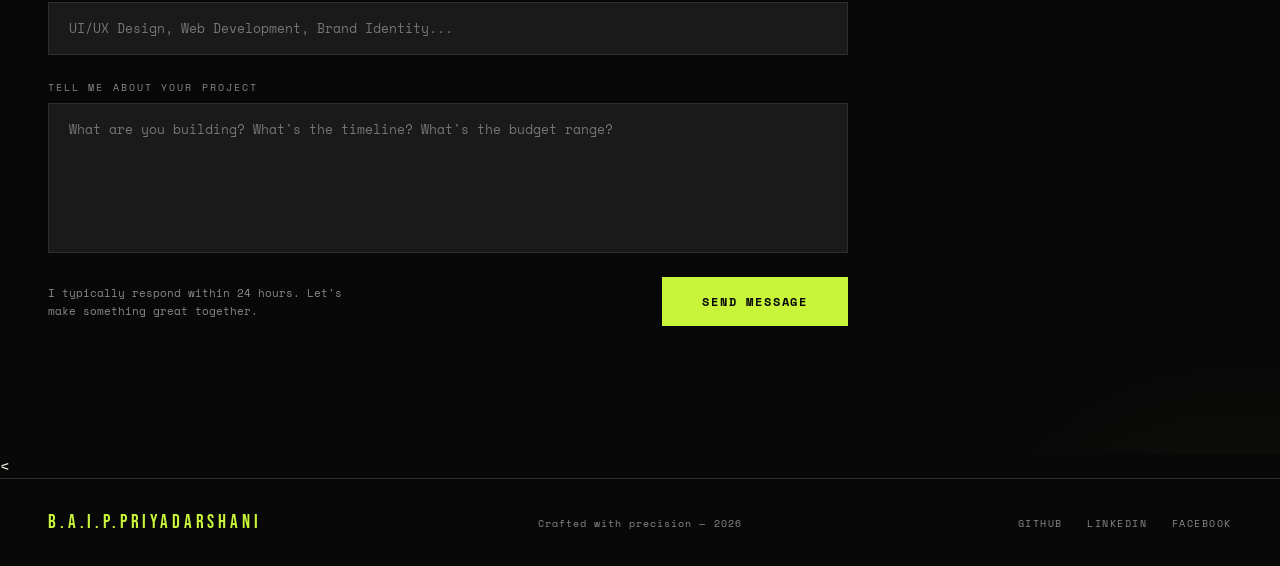
==== commit 9ad6f4f9: "Add files via upload" ====
--- a/index.html
+++ b/index.html
@@ -3,7 +3,7 @@
 <head>
   <meta charset="UTF-8" />
   <meta name="viewport" content="width=device-width, initial-scale=1.0"/>
-  <title>Portfolio — Creative Developer & Designer</title>
+  <title>Creative Developer & Designer</title>
   <link rel="preconnect" href="https://fonts.googleapis.com"/>
   <link rel="preconnect" href="https://fonts.gstatic.com" crossorigin/>
   <link href="https://fonts.googleapis.com/css2?family=Bebas+Neue&family=DM+Serif+Display:ital@0;1&family=Space+Mono:ital,wght@0,400;0,700;1,400&display=swap" rel="stylesheet"/>
@@ -732,24 +732,6 @@
         </a>
       </div>
     </div>
-    <div class="hero-right">
-      <div class="hero-stats">
-        <div class="stat">
-          <span class="stat-num">4+</span>
-          <span class="stat-label">Years Experience</span>
-        </div>
-        <div class="stat">
-          <span class="stat-num">30+</span>
-          <span class="stat-label">Projects Done</span>
-        </div>
-        <div class="stat">
-          <span class="stat-num">15+</span>
-          <span class="stat-label">Happy Clients</span>
-        </div>
-        <div class="stat">
-          <span class="stat-num">100%</span>
-          <span class="stat-label">Satisfaction</span>
-        </div>
       </div>
     </div>
     <div class="hero-scroll-indicator">
@@ -1005,4 +987,4 @@
 
   <script src="script.js"></script>
 </body>
-</html>
+</html>
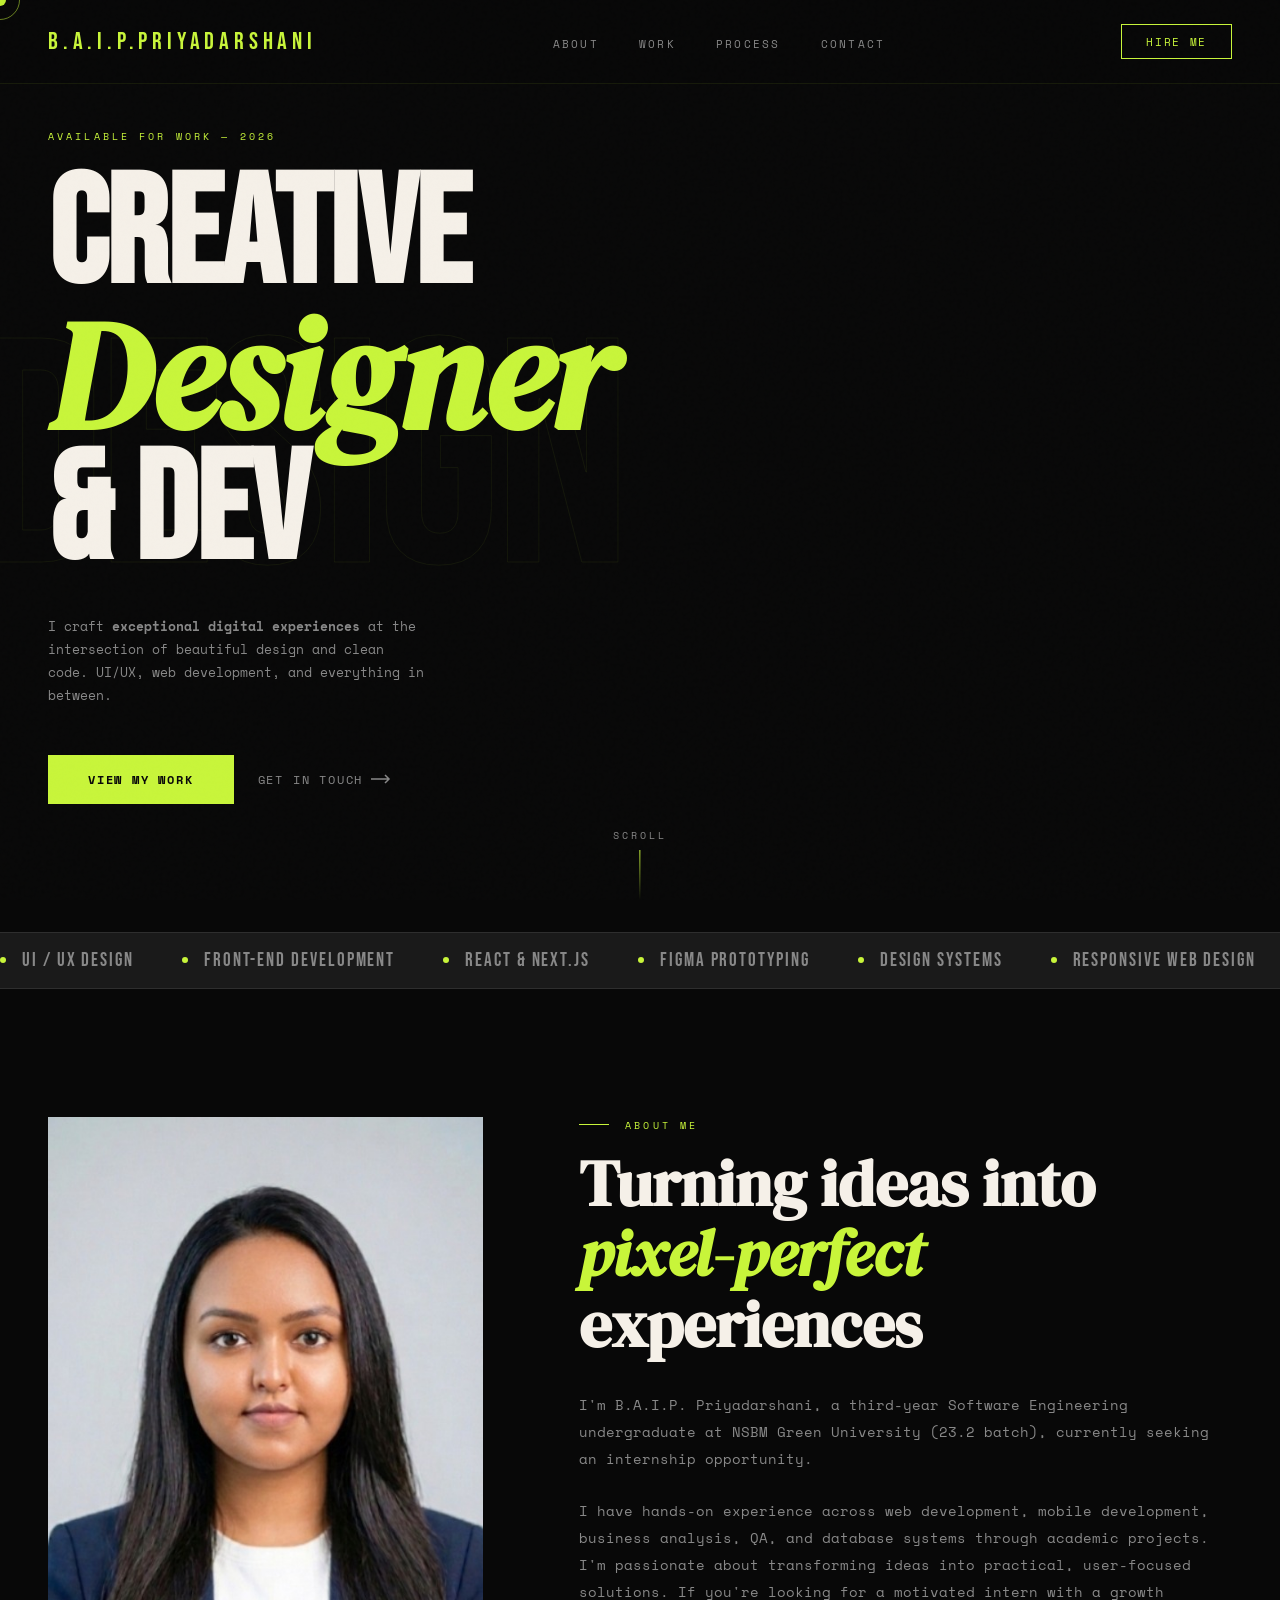
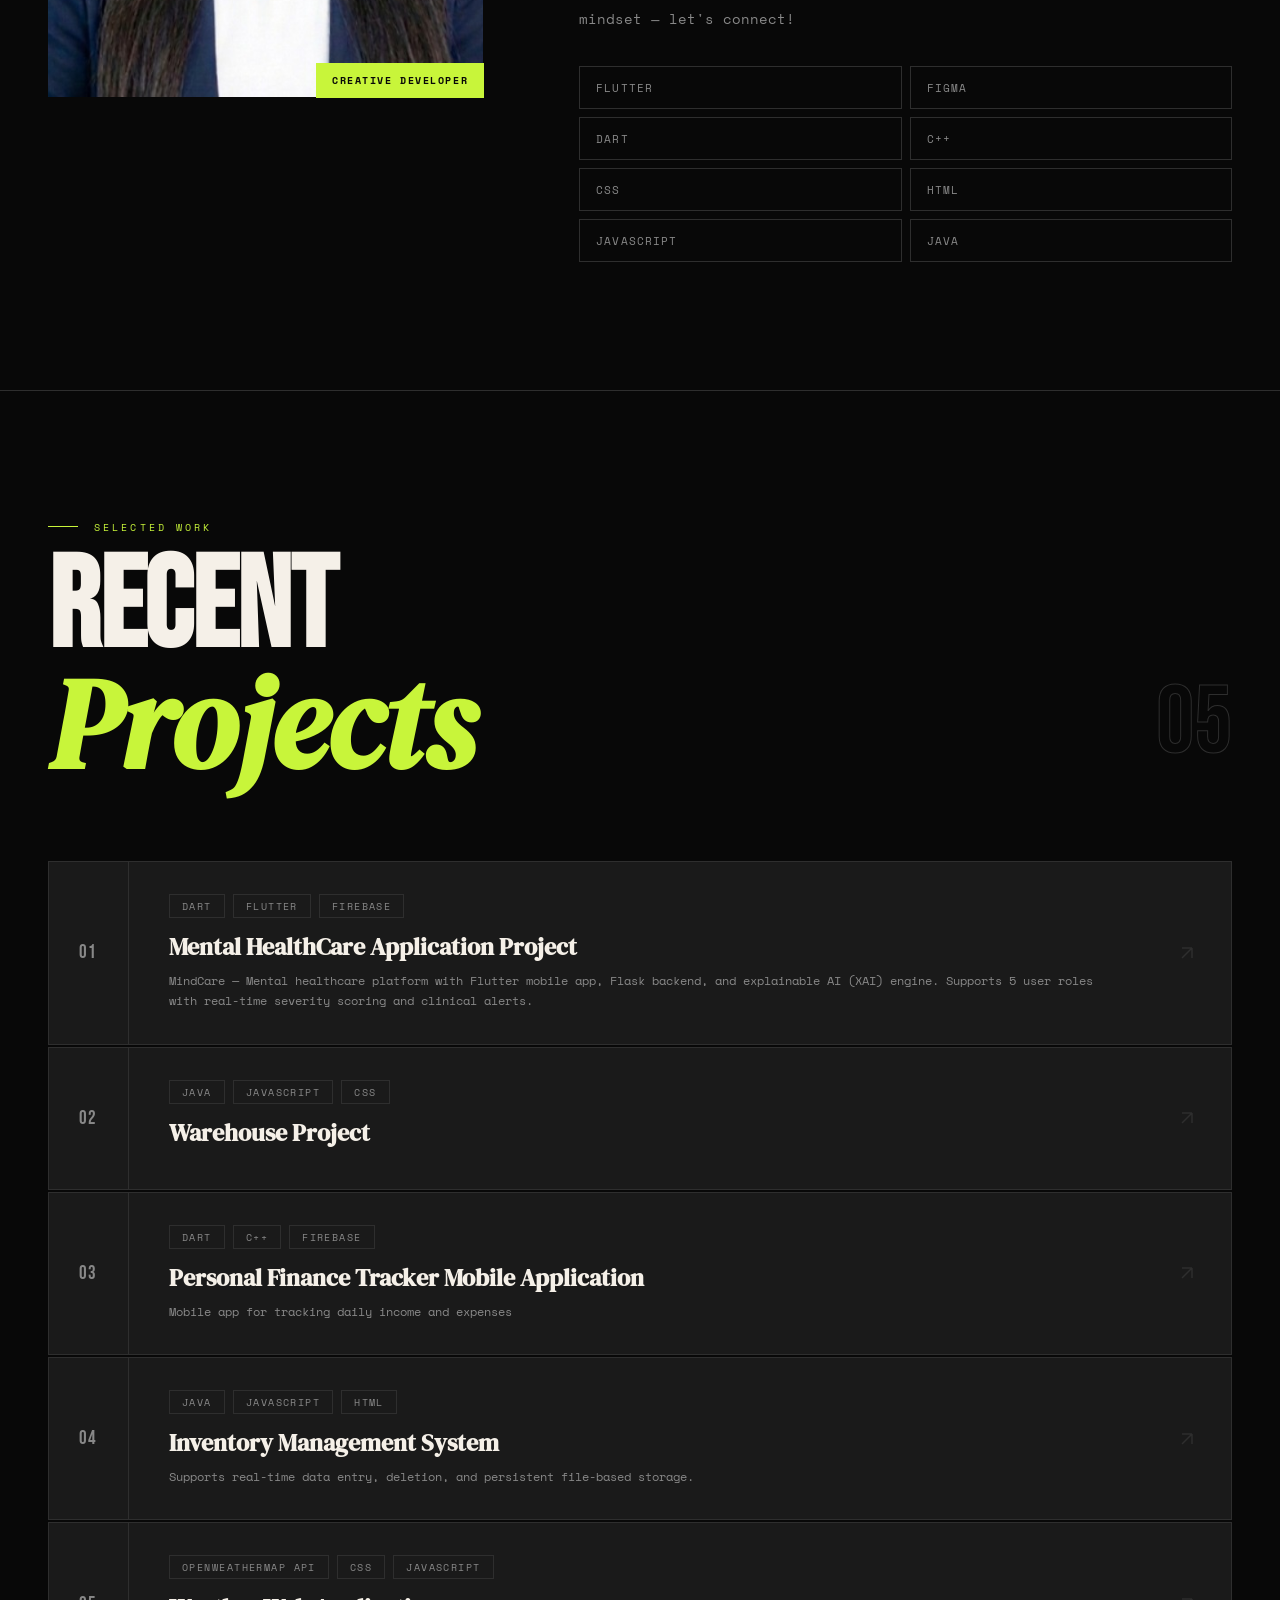
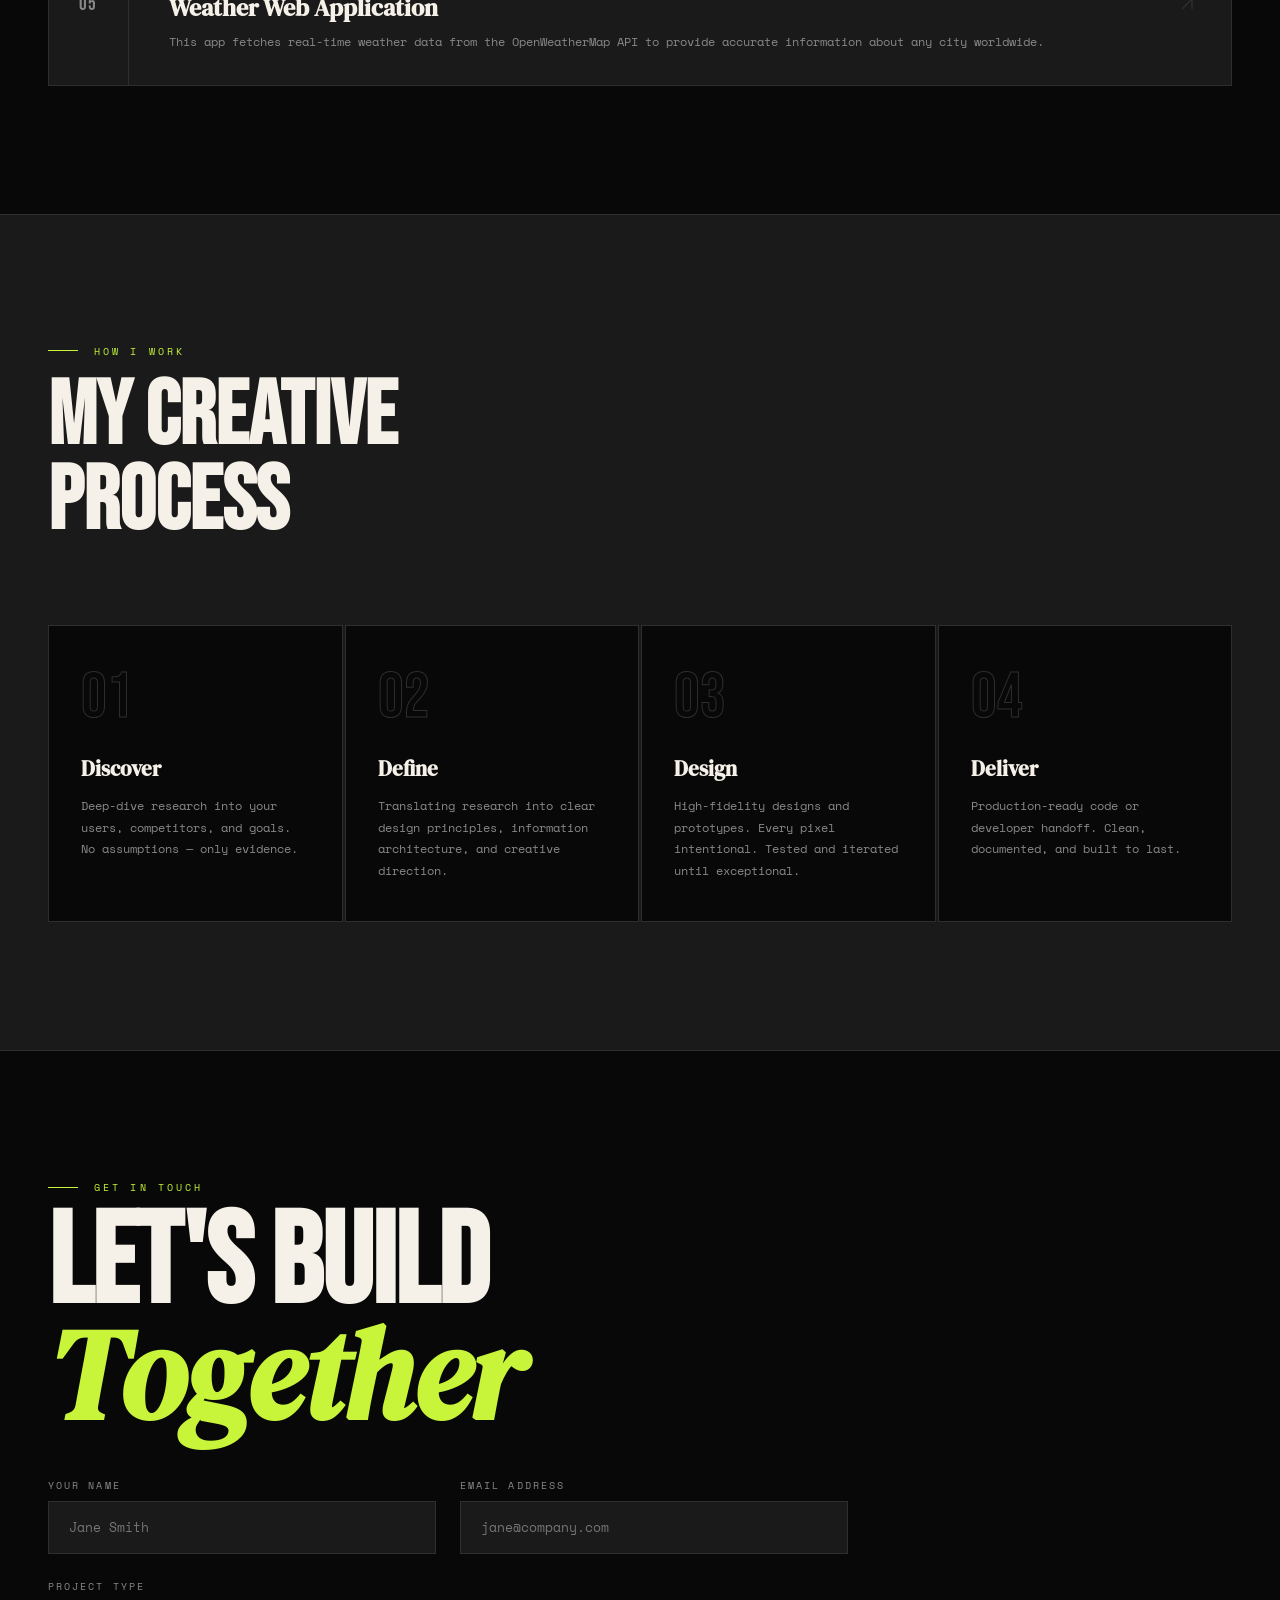
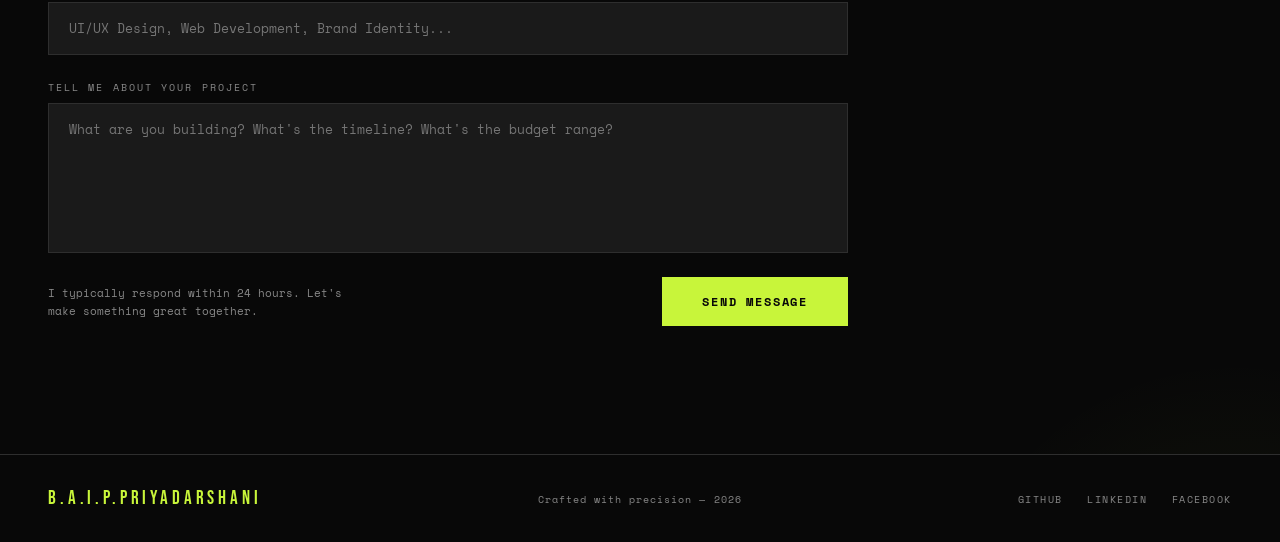
==== commit 90a7a0b0: "Update fmt.Println message from 'Hello' to 'Goodbye'" ====
--- a/index.html
+++ b/index.html
@@ -970,7 +970,7 @@
   </section>
 
   <!-- FOOTER -->
-  <<footer>
+  <footer>
     <div class="footer-brand">B.A.I.P.Priyadarshani</div>
     <p class="footer-text">Crafted with precision — 2026</p>
     <div class="footer-socials">
@@ -978,7 +978,7 @@
       <a href="https://github.com/Irumipramisha" target="_blank" class="footer-social">GitHub</a>
       
       <!-- LinkedIn Link -->
-      <a href="www.linkedin.com/in/irumi-pramisha-a165b6358" target="_blank" class="footer-social">LinkedIn</a>
+      <a href="https://www.linkedin.com/in/irumi-pramisha-a165b6358" target="_blank" class="footer-social">LinkedIn</a>
       
       <!-- Facebook Link -->
       <a href="https://web.facebook.com/people/Irumi-Pramisha/pfbid0gQeseihB9xYCtYhFquSftfASTETeLoD3LT4K77KHVGbhvGGVc58dDPKohyGQtCTBl/" target="_blank" class="footer-social">FaceBook</a>
@@ -987,4 +987,4 @@
 
   <script src="script.js"></script>
 </body>
-</html>+</html>
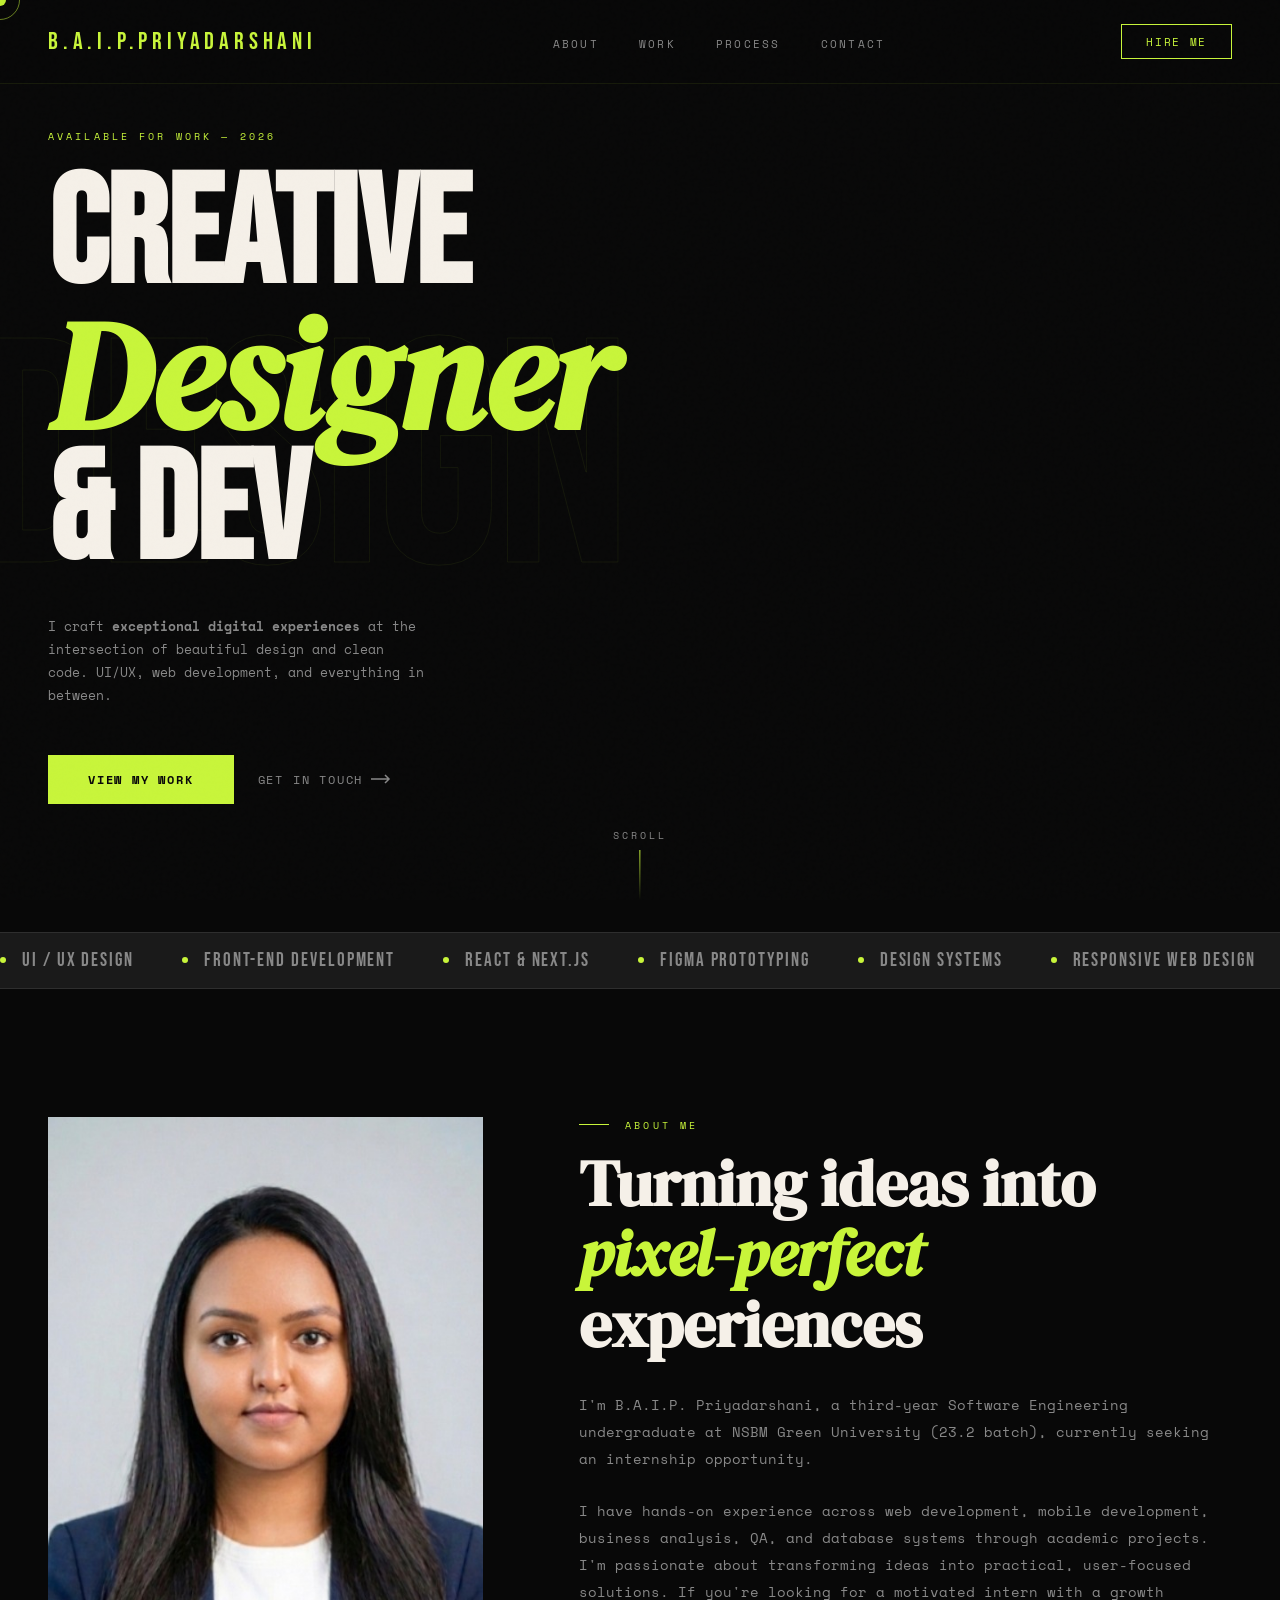
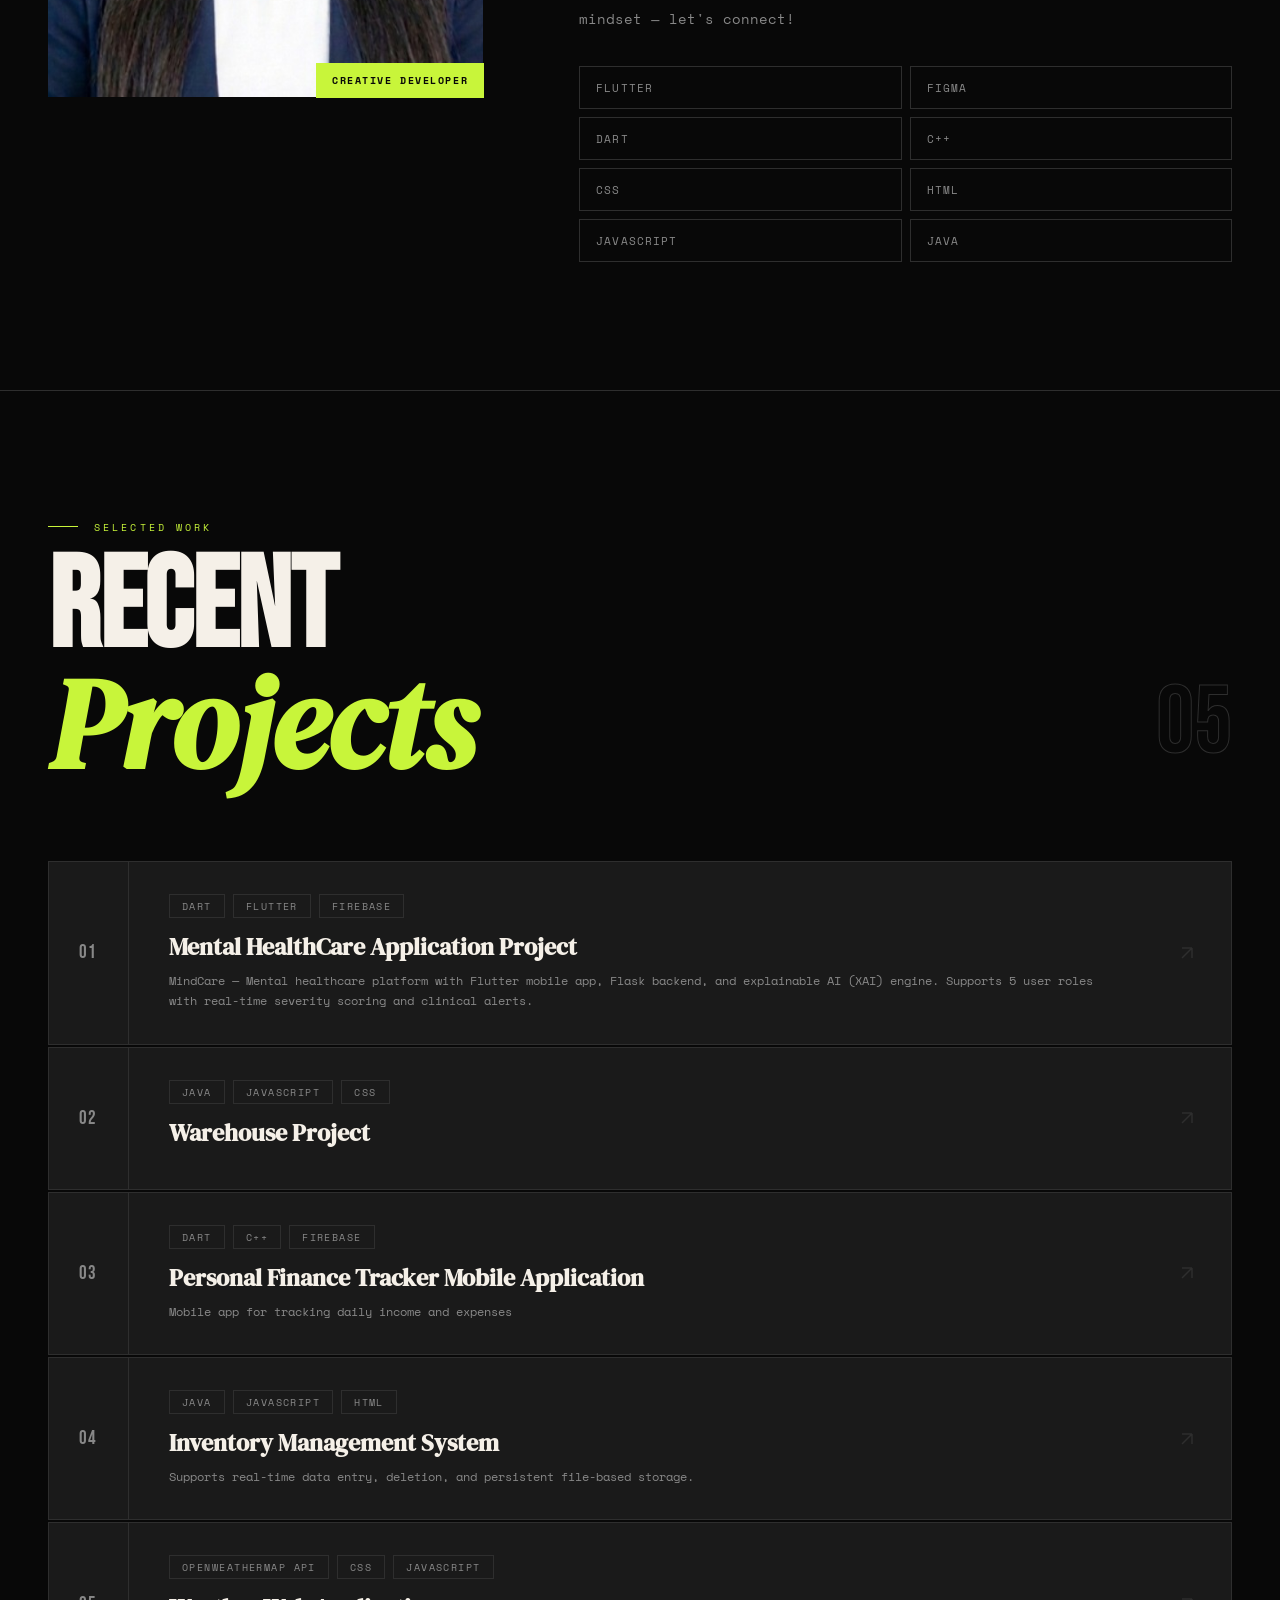
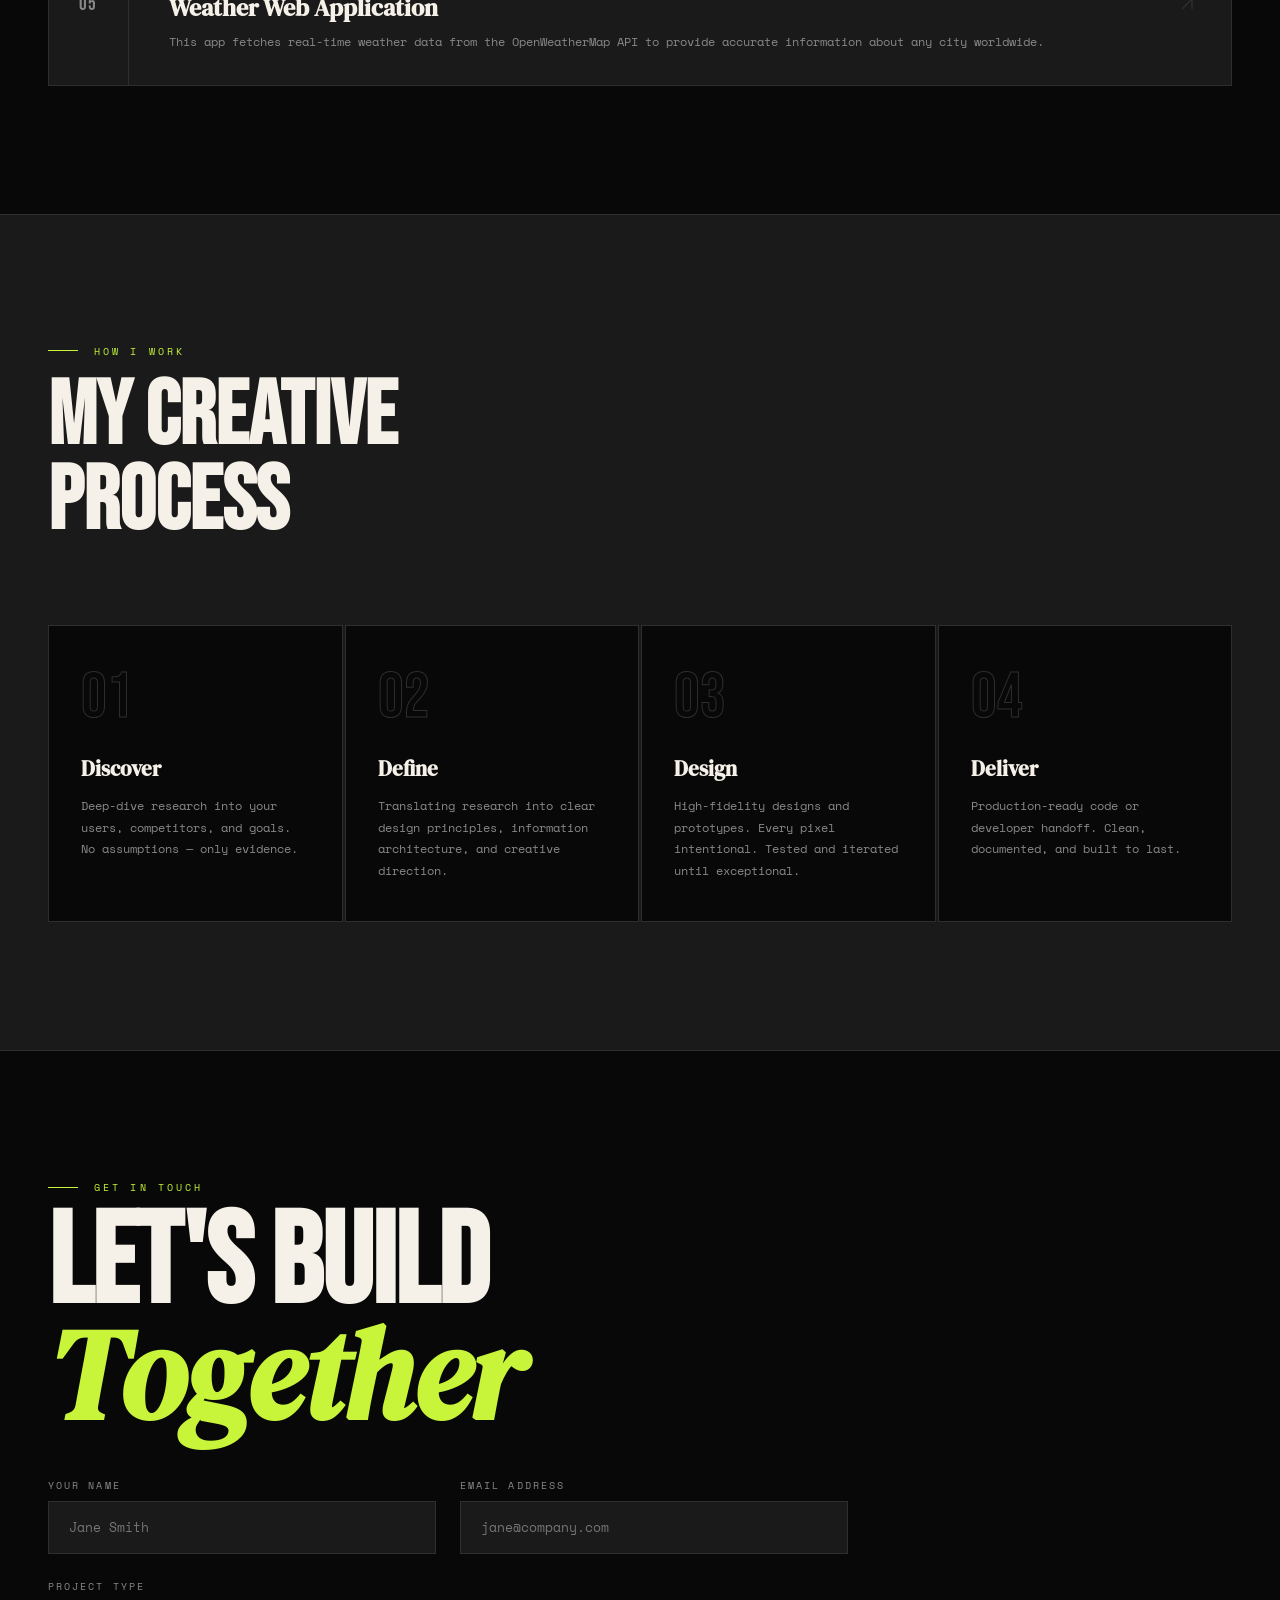
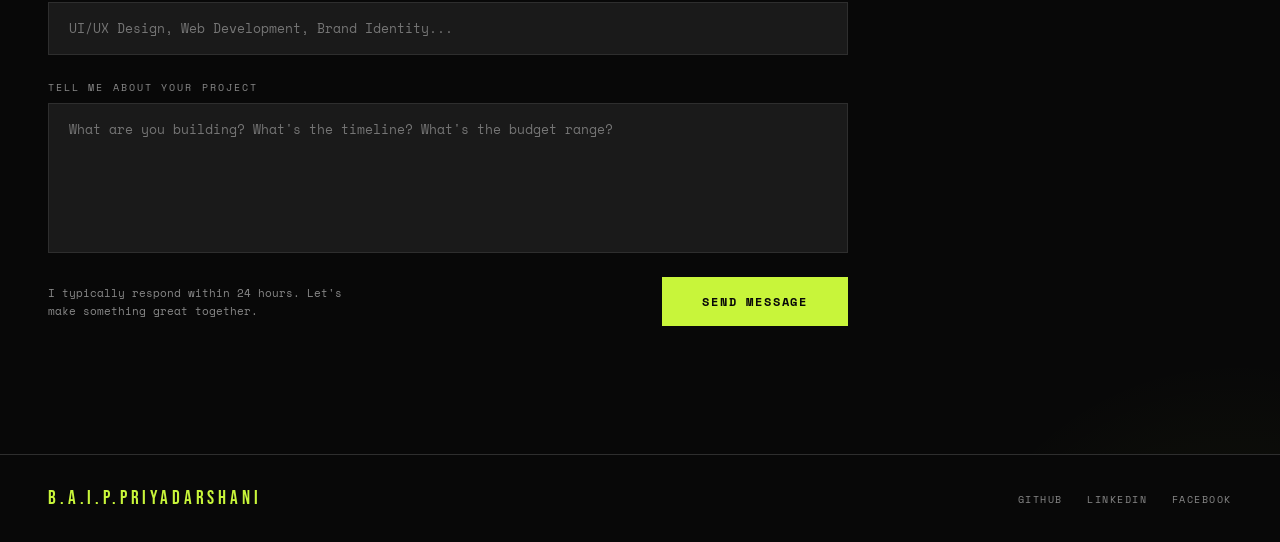
==== commit 02fbb58d: "Update index.html" ====
--- a/index.html
+++ b/index.html
@@ -972,7 +972,6 @@
   <!-- FOOTER -->
   <footer>
     <div class="footer-brand">B.A.I.P.Priyadarshani</div>
-    <p class="footer-text">Crafted with precision — 2026</p>
     <div class="footer-socials">
       <!-- GitHub Link -->
       <a href="https://github.com/Irumipramisha" target="_blank" class="footer-social">GitHub</a>
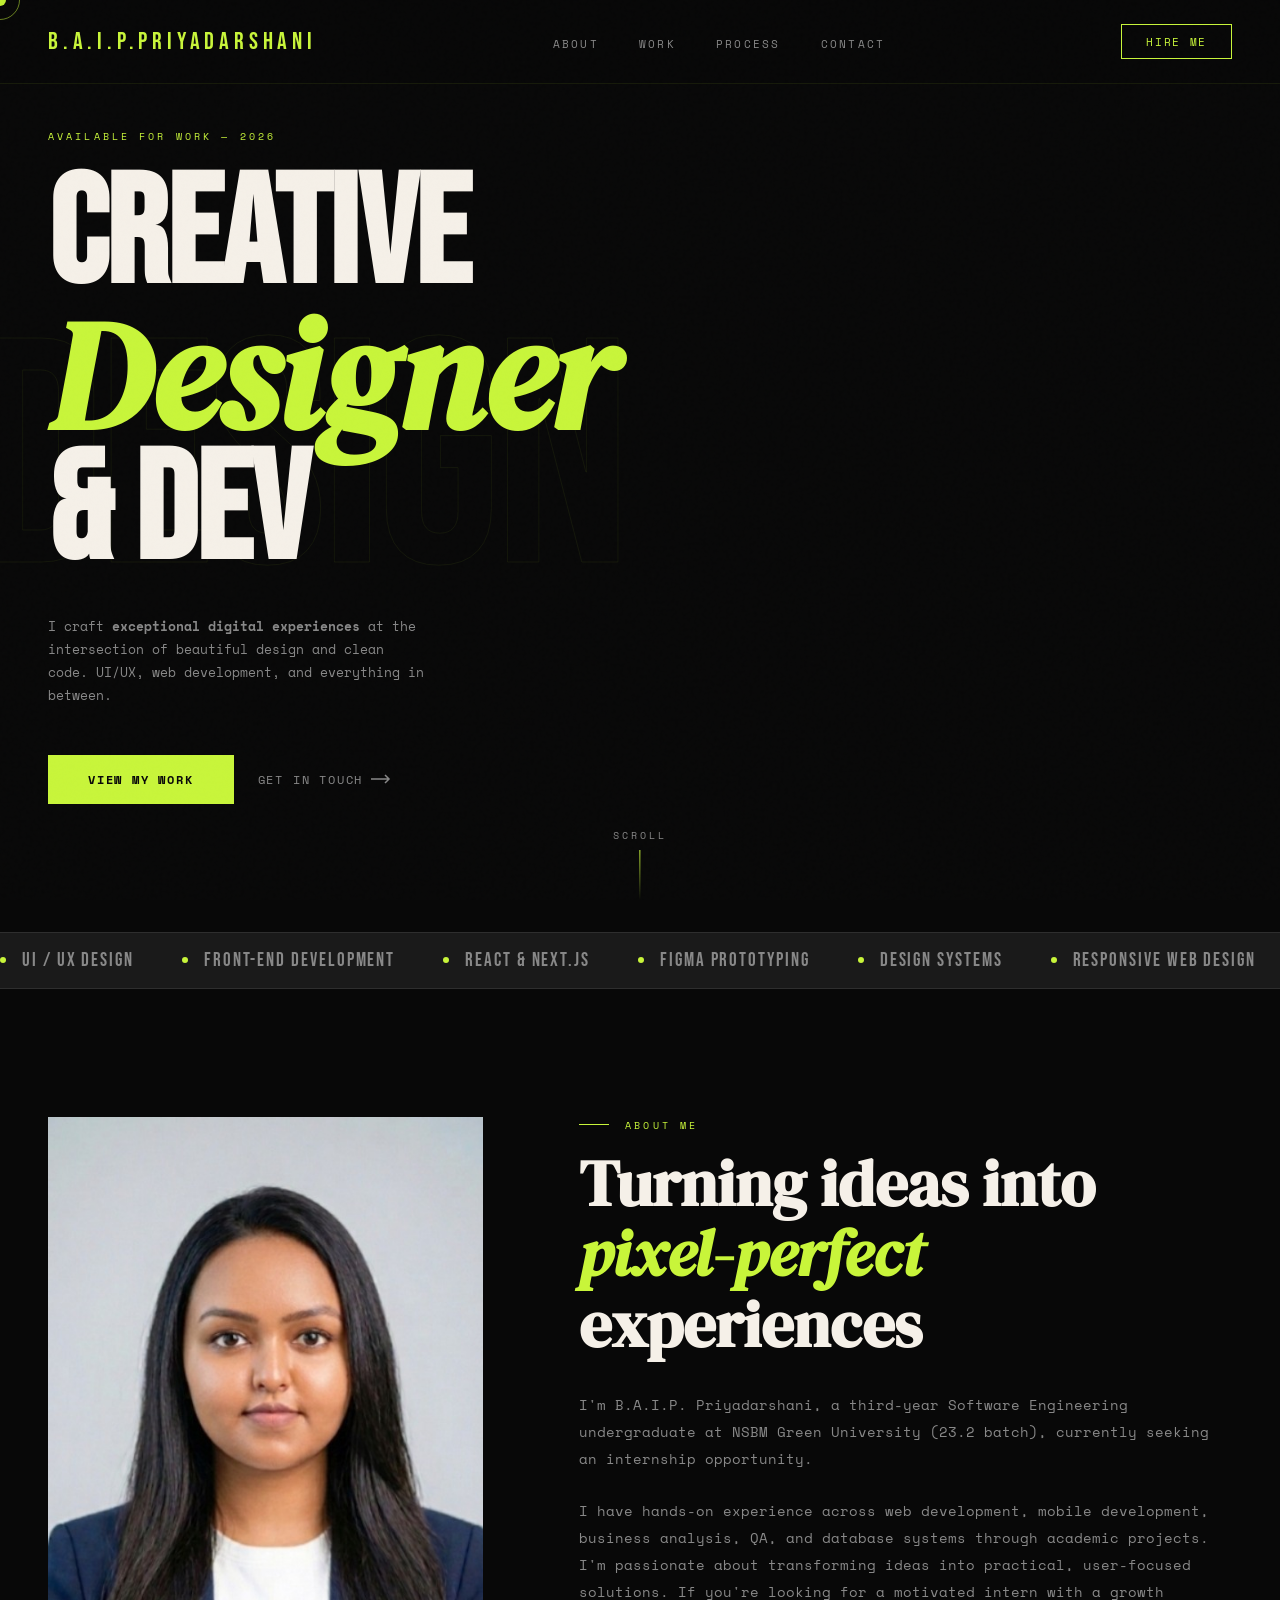
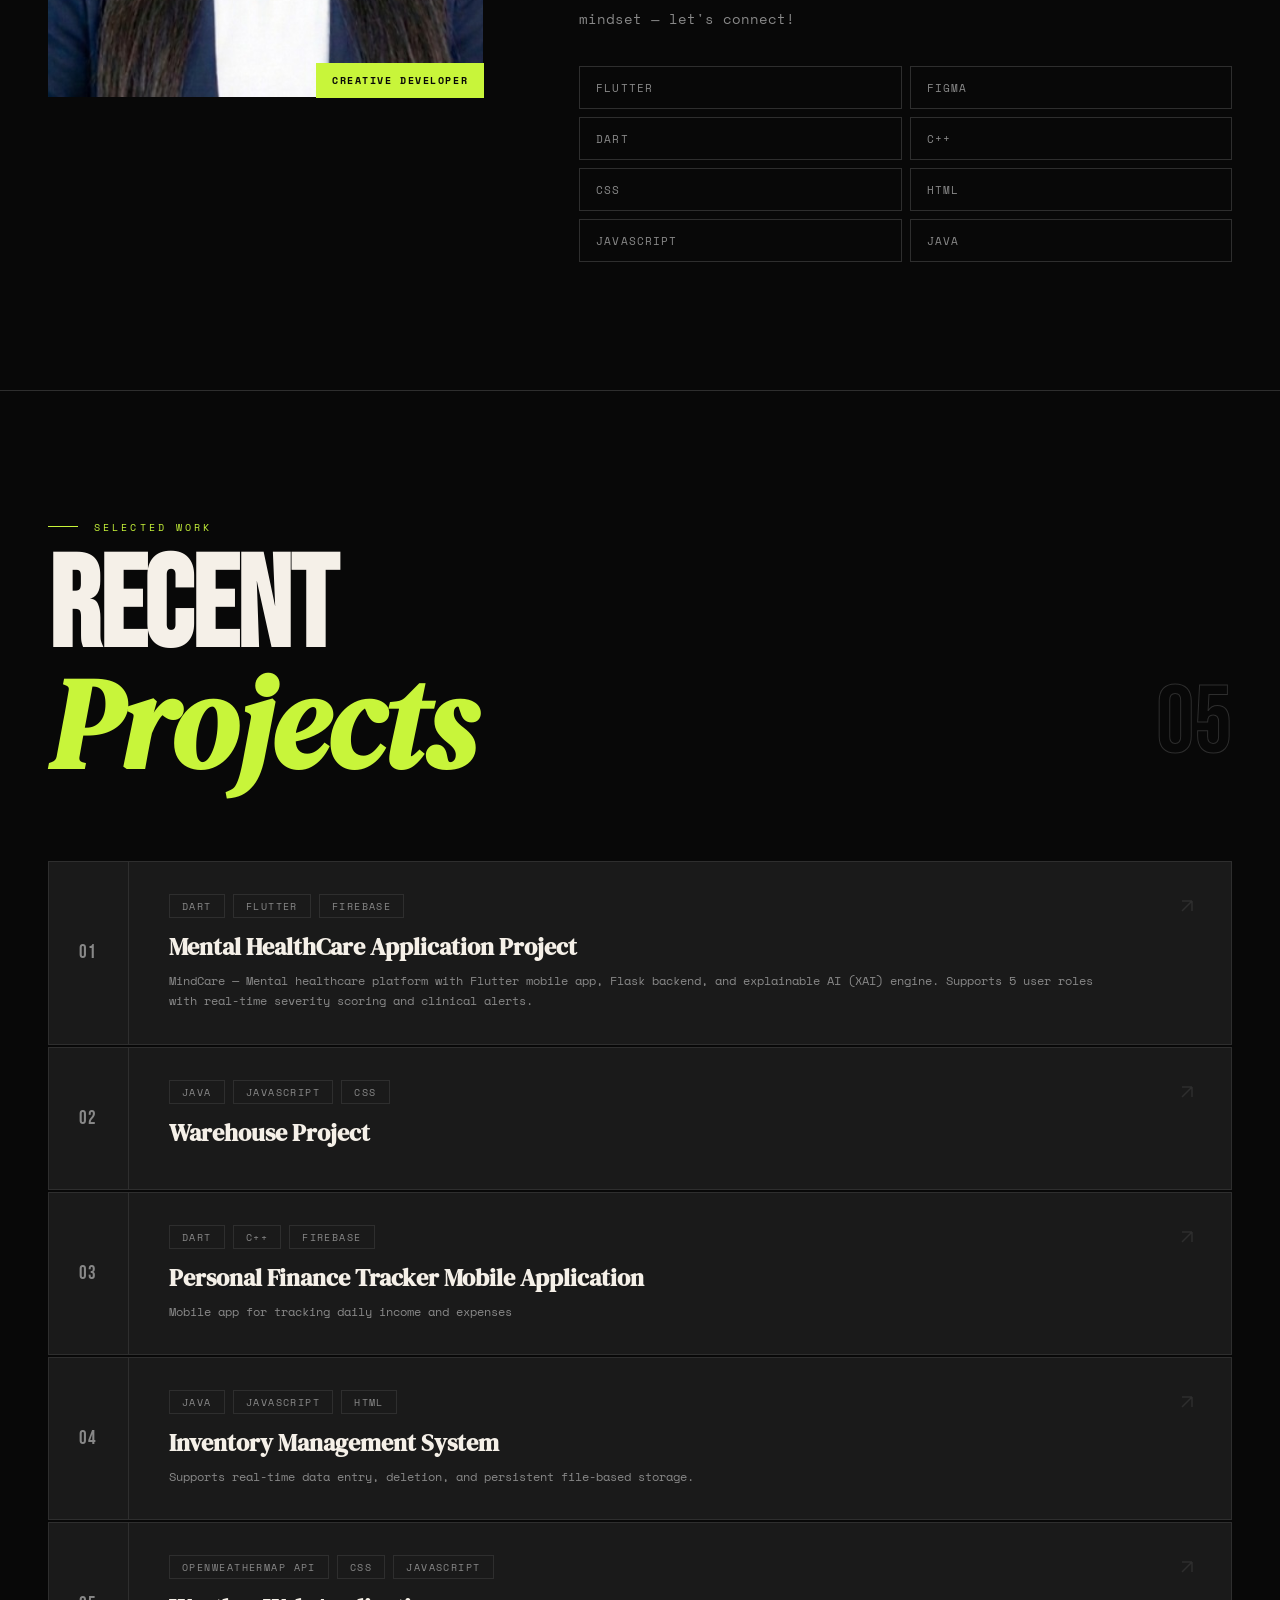
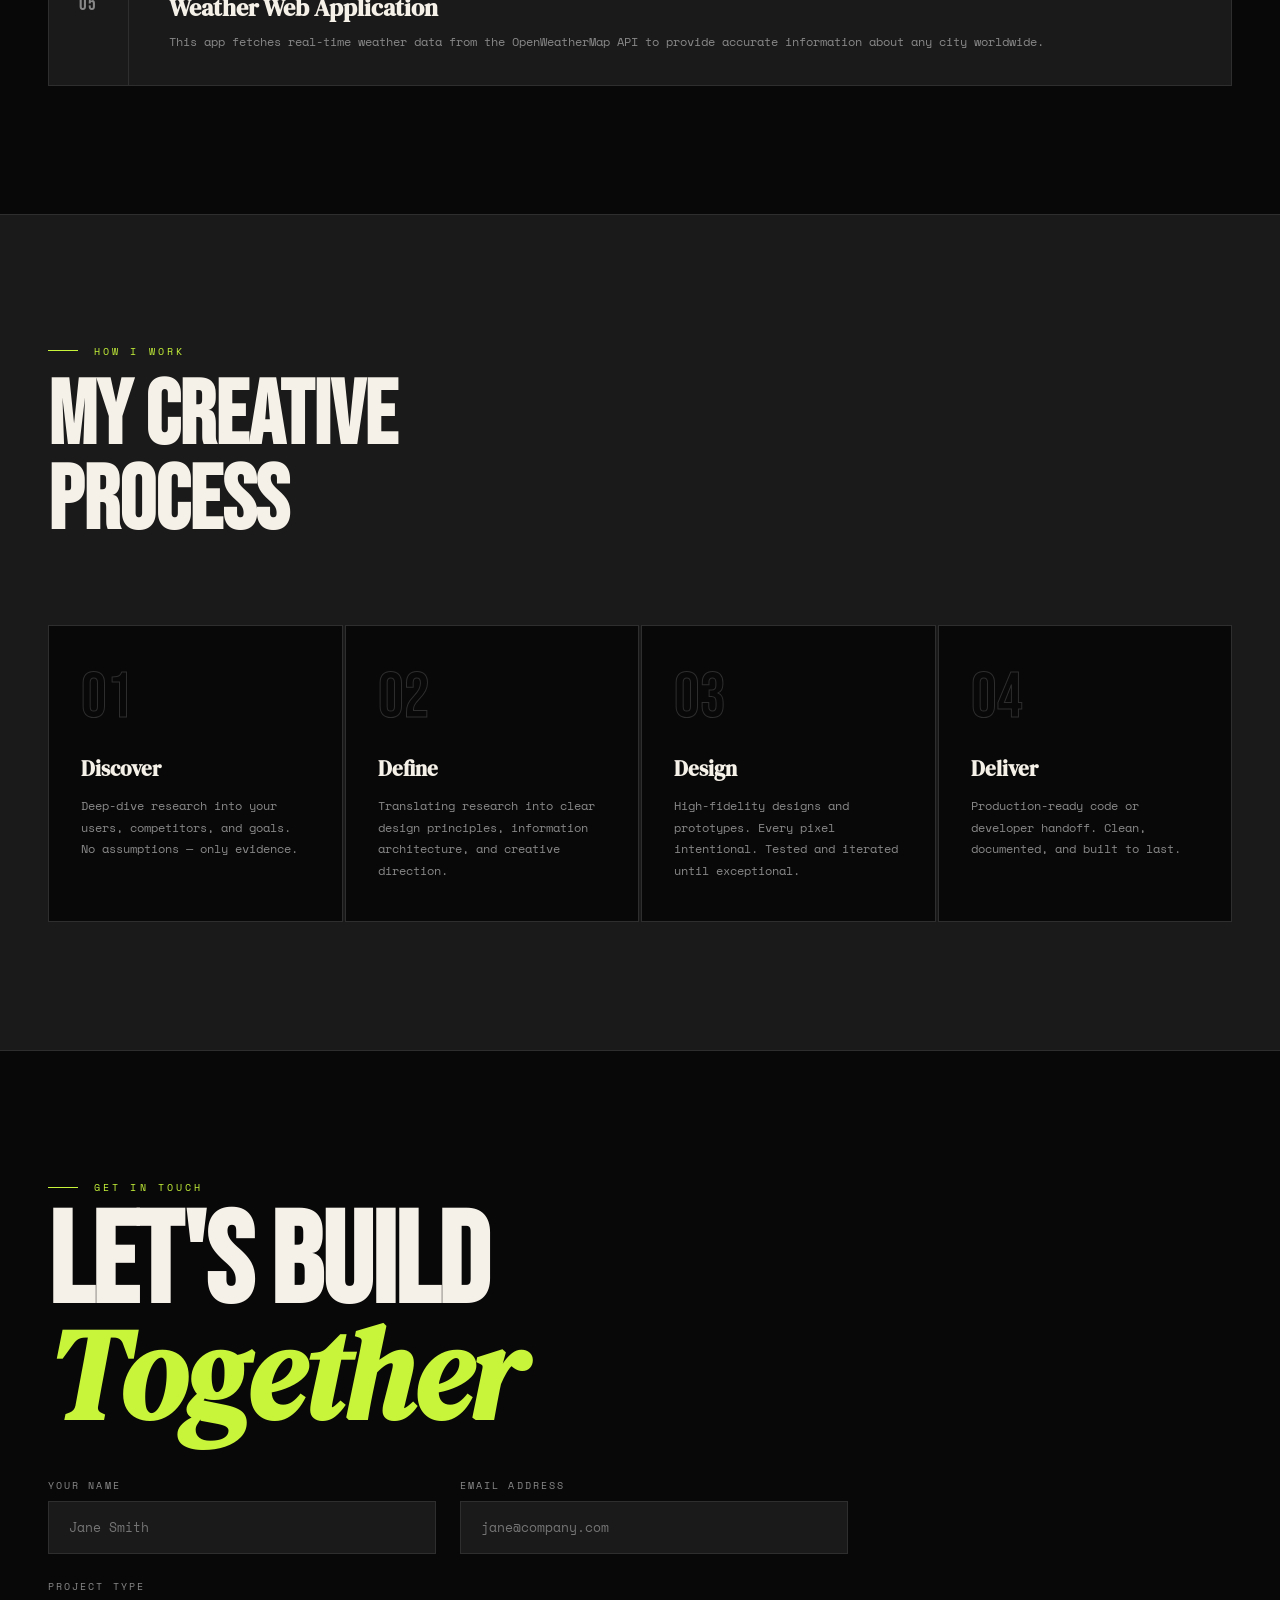
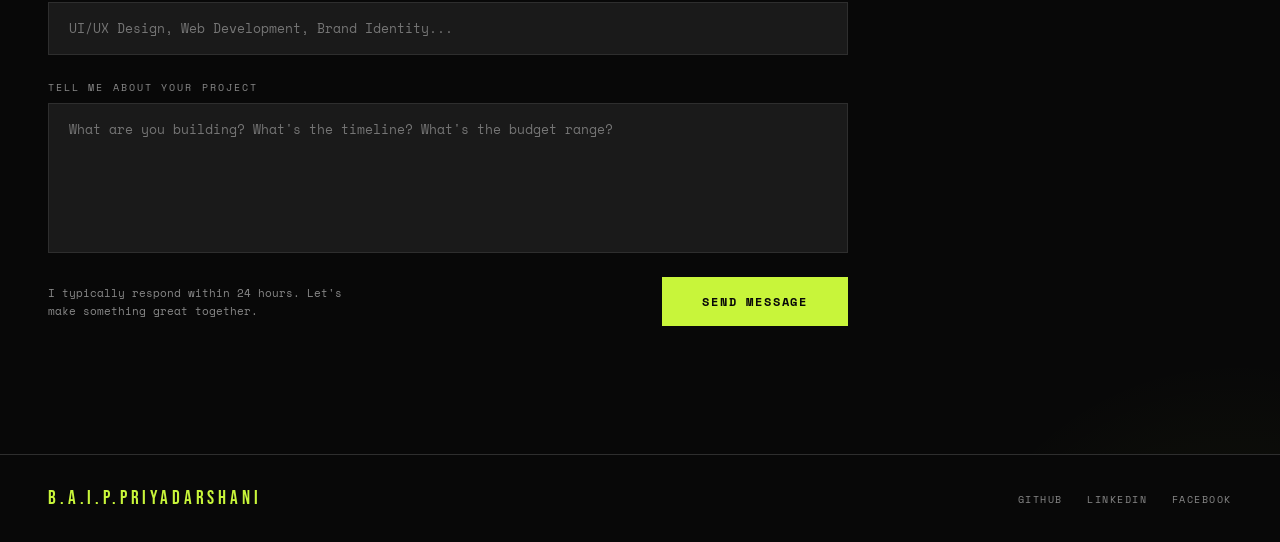
==== commit aaf03982: "Update index.html" ====
--- a/index.html
+++ b/index.html
@@ -821,11 +821,13 @@
           <h3 class="project-title">Mental HealthCare Application Project</h3>
           <p class="project-desc">MindCare — Mental healthcare platform with Flutter mobile app, Flask backend, and explainable AI (XAI) engine. Supports 5 user roles with real-time severity scoring and clinical alerts.</p>
         </div>
+        <a href="https://github.com/sadithaboxrec/Mental-HealthCare-Application_Project.git" target="_blank" rel="noopener noreferrer">
         <div class="project-arrow">
           <svg width="24" height="24" viewBox="0 0 24 24" fill="none" stroke="currentColor" stroke-width="1.5">
             <path d="M7 17L17 7M17 7H7M17 7V17"/>
           </svg>
         </div>
+        </a>
       </div>
 
       <div class="project-item">
@@ -838,11 +840,13 @@
           </div>
           <h3 class="project-title">Warehouse Project</h3>
         </div>
+        <a href="https://github.com/sadithaboxrec/WarehouseProject.git" target="_blank" rel="noopener noreferrer">
         <div class="project-arrow">
           <svg width="24" height="24" viewBox="0 0 24 24" fill="none" stroke="currentColor" stroke-width="1.5">
             <path d="M7 17L17 7M17 7H7M17 7V17"/>
           </svg>
         </div>
+        </a>
       </div>
 
       <div class="project-item">
@@ -856,12 +860,16 @@
           <h3 class="project-title">Personal Finance Tracker Mobile Application</h3>
           <p class="project-desc">Mobile app for tracking daily income and expenses</p>
         </div>
+        <a href="https://github.com/Irumipramisha/personal_finance_tracker.git" target="_blank" rel="noopener noreferrer">
         <div class="project-arrow">
           <svg width="24" height="24" viewBox="0 0 24 24" fill="none" stroke="currentColor" stroke-width="1.5">
             <path d="M7 17L17 7M17 7H7M17 7V17"/>
           </svg>
         </div>
-      </div>
+        </a>
+      </div>
+
+
 
       <div class="project-item">
         <div class="project-num">04</div>
@@ -874,11 +882,13 @@
           <h3 class="project-title">Inventory Management System</h3>
           <p class="project-desc">Supports real-time data entry, deletion, and persistent file-based storage.</p>
         </div>
+        <a href="https://github.com/Irumipramisha/inventory-management.git" target="_blank" rel="noopener noreferrer">
         <div class="project-arrow">
           <svg width="24" height="24" viewBox="0 0 24 24" fill="none" stroke="currentColor" stroke-width="1.5">
             <path d="M7 17L17 7M17 7H7M17 7V17"/>
           </svg>
         </div>
+        </a>
       </div>
 
       <div class="project-item">
@@ -892,13 +902,15 @@
           <h3 class="project-title">Weather Web Application</h3>
           <p class="project-desc">This app fetches real-time weather data from the OpenWeatherMap API to provide accurate information about any city worldwide.</p>
         </div>
+         <a href="https://github.com/Irumipramisha/weather_webapplication.git" target="_blank" rel="noopener noreferrer">
         <div class="project-arrow">
           <svg width="24" height="24" viewBox="0 0 24 24" fill="none" stroke="currentColor" stroke-width="1.5">
             <path d="M7 17L17 7M17 7H7M17 7V17"/>
           </svg>
         </div>
-      </div>
-    </div>
+        </a>
+      </div>
+
   </section>
 
   <!-- PROCESS -->
